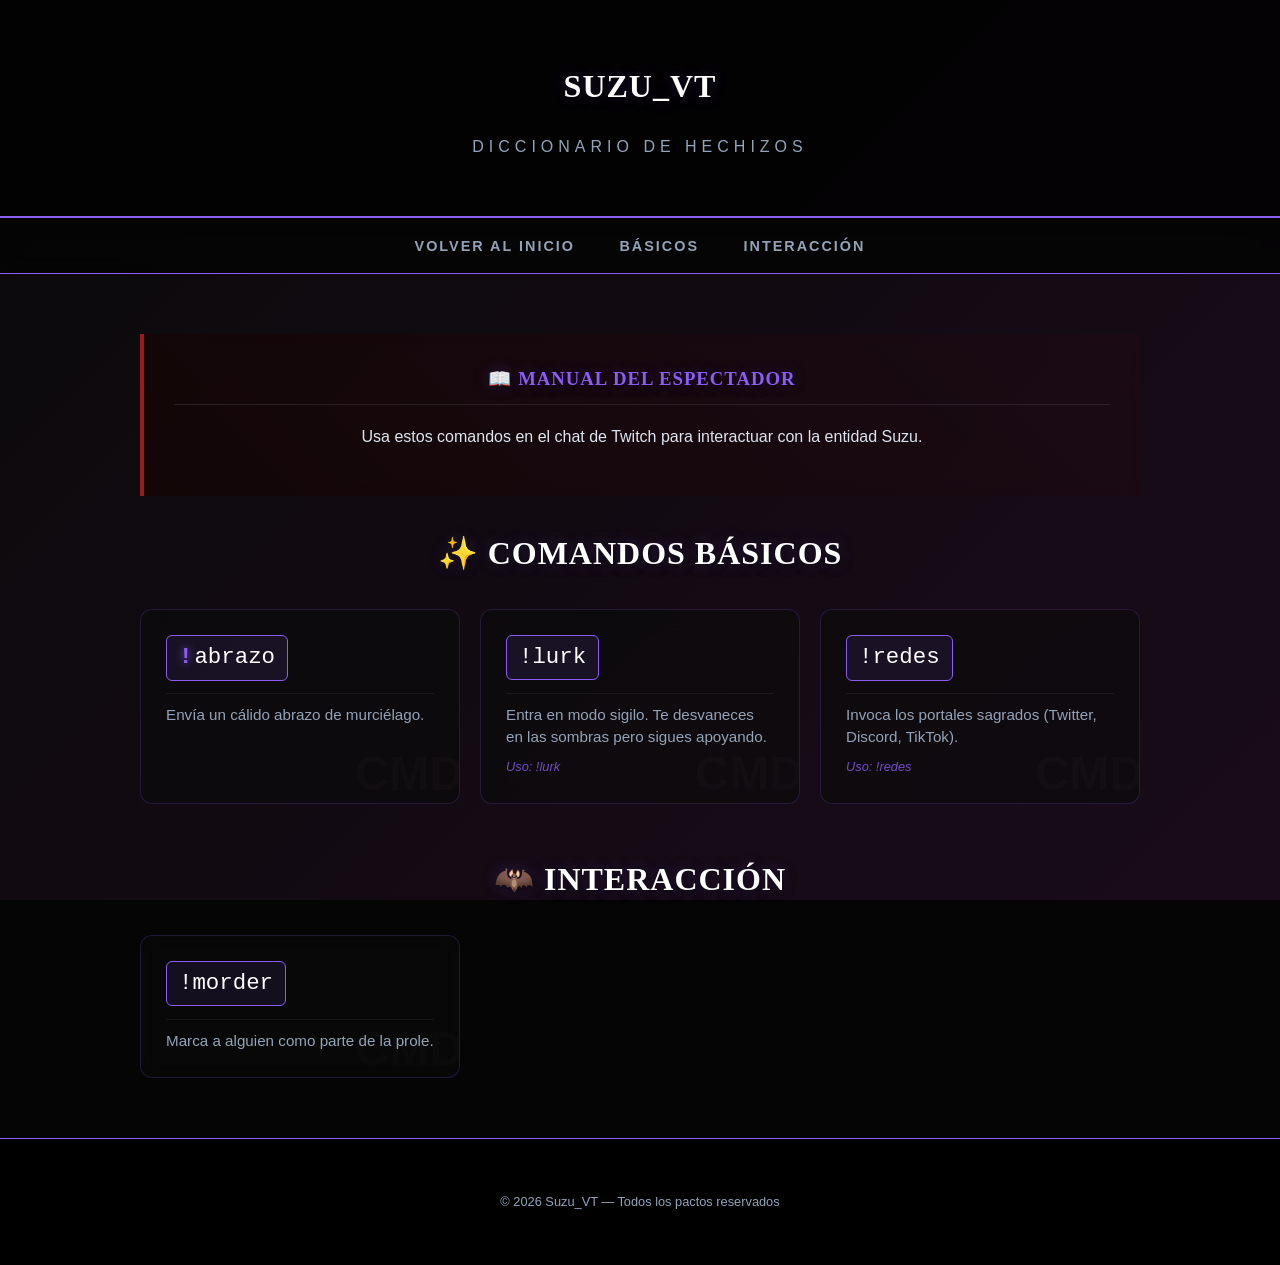
==== comandos/index.html @ 9963523a "estilo" ====
<!DOCTYPE html>
<html lang="es">
<head>
  <meta charset="UTF-8">
  <meta name="viewport" content="width=device-width, initial-scale=1.0">
  <title>Suzu_VT | Wiki de Comandos</title>
  <link rel="stylesheet" href="../style.css">
</head>
<body>

<header>
  <h1>Suzu_VT</h1>
  <p style="letter-spacing: 5px; color: var(--text-muted);">DICCIONARIO DE HECHIZOS</p>
</header>

<nav>
  <a href="../index.html">VOLVER AL INICIO</a>
  <a href="#basicos">BÁSICOS</a>
  <a href="#interaccion">INTERACCIÓN</a>
</nav>

<main class="section">
  <div class="card card-lore">
    <h3>📖 MANUAL DEL ESPECTADOR</h3>
    <p>Usa estos comandos en el chat de Twitch para interactuar con la entidad Suzu.</p>
  </div>

  <section id="basicos">
    <h3 class="section-title">✨ COMANDOS BÁSICOS</h3>
    <div class="command-grid">

    <div class="command-item">
        <span class="command-name"><span class="prefix">!</span>abrazo</span>
        <p class="command-desc">Envía un cálido abrazo de murciélago.</p>
    </div>

    <div class="command-item highlight-purple">
        <span class="command-name">!lurk</span>
        <p class="command-desc">Entra en modo sigilo. Te desvaneces en las sombras pero sigues apoyando.</p>
        <span class="command-usage">Uso: !lurk</span>
    </div>

    <div class="command-item">
        <span class="command-name">!redes</span>
        <p class="command-desc">Invoca los portales sagrados (Twitter, Discord, TikTok).</p>
        <span class="command-usage">Uso: !redes</span>
    </div>
    </div>
  </section>

  <section id="interaccion" style="margin-top: 50px;">
    <h3 class="section-title">🦇 INTERACCIÓN</h3>
    <div class="command-grid">
      <div class="command-item highlight-purple">
        <span class="command-name">!morder</span>
        <p class="command-desc">Marca a alguien como parte de la prole.</p>
      </div>
    </div>
  </section>
</main>

<footer>
  <p>© 2026 Suzu_VT — Todos los pactos reservados</p>
</footer>

<button id="btn-back-to-top" title="Volver al inicio">
  <svg viewBox="0 0 24 24" width="24" height="24"><path fill="currentColor" d="M7.41 15.41L12 10.83l4.59 4.58L18 14l-6-6-6 6z"></path></svg>
</button>

<script>
  // Lógica simple para el botón volver arriba
  const btn = document.getElementById("btn-back-to-top");
  window.onscroll = () => {
    btn.style.display = (window.scrollY > 400) ? "flex" : "none";
  };
  btn.onclick = () => window.scrollTo({top: 0, behavior: 'smooth'});
</script>

</body>
</html>
---- style.css ----
/* Paleta de colores y variables */
:root {
  --bg-dark: #050505;
  --bg-gradient: linear-gradient(135deg, #0a0a0a 0%, #1a0b1a 100%);
  --accent-purple: #8b5cf6;
  --accent-crimson: #991b1b;
  --text-main: #e2e8f0;
  --text-muted: #94a3b8;
  --border-glow: rgba(139, 92, 246, 0.3);
}

body {
  margin: 0;
  padding: 0;
  background: var(--bg-dark);
  background-image: var(--bg-gradient);
  background-attachment: fixed;
  color: var(--text-main);
  font-family: 'Segoe UI', Roboto, Helvetica, Arial, sans-serif;
  line-height: 1.6;
}

/* Tipografía elegante para títulos */
h1, h2, h3 {
  font-family: 'Georgia', serif;
  letter-spacing: 1px;
  text-transform: uppercase;
  color: #fff;
  text-shadow: 2px 2px 10px rgba(0, 0, 0, 0.8), 0 0 15px var(--border-glow);
}

/* Header & Navegación */
header {
  padding: 40px 20px;
  text-align: center;
  background: rgba(0, 0, 0, 0.8);
  border-bottom: 2px solid var(--accent-purple);
  box-shadow: 0 5px 20px rgba(0,0,0,0.5);
}

nav {
  position: sticky;
  top: 0;
  background: rgba(5, 5, 5, 0.9);
  backdrop-filter: blur(10px);
  padding: 15px;
  text-align: center;
  z-index: 1000;
  border-bottom: 1px solid var(--accent-purple);
}

nav a {
  color: var(--text-muted);
  margin: 0 20px;
  text-decoration: none;
  font-weight: bold;
  font-size: 0.9em;
  transition: all 0.4s ease;
  letter-spacing: 2px;
}

nav a:hover {
  color: var(--accent-purple);
  text-shadow: 0 0 8px var(--accent-purple);
}

/* Hero Section */
.hero {
  height: 60vh;
  display: flex;
  flex-direction: column;
  justify-content: center;
  align-items: center;
  text-align: center;
  padding: 20px;

  /* CAMBIOS CLAVE AQUÍ: */
  background-image: 
    linear-gradient(to bottom, rgba(0,0,0,0.3), var(--bg-dark)), 
    url('rsc/SuzuView.png'); 
  
  background-size: cover;      /* Obligatorio para que la foto no se estire */
  background-position: center;   /* Centra el rostro/arte de Suzu */
  background-repeat: no-repeat;
}

.hero h2 {
  font-size: 3.5rem;
  margin-bottom: 10px;
  color: var(--accent-purple);
}

/* Tarjetas Estilo Gótico/Cristal */
.section {
  scroll-margin-top: 80px;
  padding: 60px 20px;
  max-width: 1000px;
  margin: auto;
}

.card {
  background: rgba(15, 15, 15, 0.7);
  padding: 30px;
  border-left: 4px solid var(--accent-purple);
  margin-bottom: 30px;
  transition: transform 0.3s ease, box-shadow 0.3s ease;
  backdrop-filter: blur(5px);
  position: relative;
  overflow: hidden;
}

.card::before {
  content: "";
  position: absolute;
  top: 0; left: 0; width: 100%; height: 100%;
  background: linear-gradient(45deg, transparent, rgba(139, 92, 246, 0.05));
  pointer-events: none;
}

.card:hover {
  transform: translateY(-5px);
  box-shadow: 0 10px 30px rgba(0, 0, 0, 0.5), 0 0 15px rgba(139, 92, 246, 0.1);
}

.card h3 {
  margin-top: 0;
  color: var(--accent-purple);
  border-bottom: 1px solid rgba(255,255,255,0.1);
  padding-bottom: 10px;
}

/* Footer */
footer {
  text-align: center;
  padding: 40px;
  background: #000;
  border-top: 1px solid var(--accent-purple);
  font-size: 0.8em;
  color: var(--text-muted);
}

/* --- ESTILOS ESPECÍFICOS POR SECCIÓN --- */

/* 1. LORE: Efecto de archivo bloqueado */
.card-lore {
    border-left: 4px solid var(--accent-crimson);
    text-align: center;
    background: rgba(20, 5, 5, 0.8);
}
.lock-icon { font-size: 3rem; margin-bottom: 10px; filter: drop-shadow(0 0 10px var(--accent-crimson)); }
.scanline {
    width: 100%; height: 2px; background: rgba(153, 27, 27, 0.2);
    position: absolute; animation: scan 4s linear infinite;
}
@keyframes scan { from { top: 0; } to { top: 100%; } }

/* 2. STREAM: Estilo neón y botón */
.card-stream { border-left-color: #9146FF; }
.live-indicator {
    background: #9146FF; color: white; padding: 5px 10px;
    font-size: 0.7em; font-weight: bold; border-radius: 4px;
    display: inline-block; margin-bottom: 15px;
}
.dot { height: 8px; width: 8px; background: white; border-radius: 50%; display: inline-block; animation: blink 1s infinite; }
@keyframes blink { 0%, 100% { opacity: 1; } 50% { opacity: 0; } }

.video-placeholder { width: 100%; border-radius: 10px; overflow: hidden; margin: 15px 0; border: 1px solid #333; }
.btn-action {
    display: block; background: var(--accent-purple); color: white;
    padding: 12px; text-decoration: none; border-radius: 5px; font-weight: bold; transition: 0.3s;
}
.btn-action:hover { box-shadow: 0 0 20px var(--accent-purple); }

/* 3. GALERÍA: Grid de imágenes */
.gallery-grid {
    display: grid; grid-template-columns: repeat(auto-fit, minmax(200px, 1fr));
    gap: 15px; margin-top: 20px;
}
.gallery-item img {
    width: 100%; height: 200px; object-fit: cover;
    border-radius: 8px; border: 1px solid var(--border-glow);
    transition: 0.5s; filter: grayscale(50%);
}
.gallery-item img:hover { filter: grayscale(0%); transform: scale(1.05); }

/* 4. CONTACTO: Botones sociales */
.social-links { display: flex; flex-wrap: wrap; gap: 10px; margin-top: 20px; }
.social-btn {
    flex: 1; min-width: 120px; padding: 10px; text-align: center;
    border: 1px solid var(--accent-purple); color: white; text-decoration: none; border-radius: 5px;
}
.social-btn:hover { background: var(--accent-purple); color: black; }

/* 5. FAQ: Estilo acordeón */
details { background: rgba(255,255,255,0.05); padding: 10px; border-radius: 5px; margin-bottom: 10px; }
summary { font-weight: bold; cursor: pointer; color: var(--accent-purple); }

/* TITULO SECCIÓN */
.section-title { text-align: center; margin-bottom: 30px; font-size: 2rem; }

/* Estado por defecto (Gris/Apagado) */
.live-indicator.offline {
    background: #333;
    opacity: 0.6;
}
.live-indicator.offline .dot {
    background: #666;
    animation: none; /* Sin parpadeo si está apagado */
}

/* Estado Online (Morado/Rojo parpadeante) */
.live-indicator.online {
    background: #9146FF;
    box-shadow: 0 0 15px #9146FF;
    opacity: 1;
}
.live-indicator.online .dot {
    background: #ff0000;
    animation: blink 1s infinite;
}

html {
  scroll-behavior: smooth;
}

#btn-back-to-top {
  display: none; /* Oculto por defecto */
  position: fixed;
  bottom: 30px;
  right: 30px;
  z-index: 1001;
  width: 50px;
  height: 50px;
  background: rgba(139, 92, 246, 0.2); /* Morado suave transparente */
  color: var(--accent-purple);
  border: 2px solid var(--accent-purple);
  border-radius: 50%; /* Esto lo hace círculo */
  cursor: pointer;
  transition: all 0.3s ease;
  backdrop-filter: blur(5px);
  box-shadow: 0 0 15px rgba(0, 0, 0, 0.5);
  
  /* Centrar la flecha dentro */
  display: flex;
  align-items: center;
  justify-content: center;
}

#btn-back-to-top:hover {
  background: var(--accent-purple);
  color: white;
  transform: translateY(-5px); /* Pequeño salto al pasar el mouse */
  box-shadow: 0 0 20px var(--accent-purple);
}

/* Animación de aparición */
@keyframes fadeIn {
  from { opacity: 0; transform: scale(0); }
  to { opacity: 1; transform: scale(1); }
}

/* --- FORMATO AVANZADO DE COMANDOS --- */

.command-grid {
  display: grid;
  grid-template-columns: repeat(auto-fill, minmax(300px, 1fr));
  gap: 20px;
  margin-top: 30px;
}

.command-item {
  background: rgba(10, 10, 10, 0.6);
  border: 1px solid rgba(139, 92, 246, 0.2); /* Borde morado sutil */
  border-radius: 12px;
  padding: 25px;
  position: relative;
  transition: all 0.4s cubic-bezier(0.175, 0.885, 0.32, 1.275);
  overflow: hidden;
  backdrop-filter: blur(10px);
}

/* Efecto Glow al pasar el mouse */
.command-item:hover {
  transform: translateY(-8px);
  border-color: var(--accent-purple);
  box-shadow: 0 10px 20px rgba(0, 0, 0, 0.6), 0 0 15px rgba(139, 92, 246, 0.2);
  background: rgba(20, 10, 30, 0.8);
}

/* Estilo para el nombre completo del comando */
.command-name {
  display: inline-block;
  font-family: 'Consolas', monospace;
  font-size: 1.4rem;
  color: #fff; /* Color del texto del comando (ej: abrazo) */
  margin-bottom: 12px;
  padding: 4px 12px;
  background: rgba(139, 92, 246, 0.1);
  border-radius: 6px;
  border: 1px solid var(--accent-purple);
}

/* ESTILO SOLO PARA EL SIGNO ! */
.prefix {
  color: var(--accent-purple);
  font-weight: 900;
  margin-right: 2px; /* Un pelín de espacio para que no choque con la letra */
  text-shadow: 0 0 8px var(--accent-purple);
}

/* Descripción del comando */
.command-desc {
  font-size: 0.95rem;
  color: var(--text-muted);
  line-height: 1.5;
  margin: 0;
  border-top: 1px solid rgba(255, 255, 255, 0.05);
  padding-top: 10px;
}

/* Etiqueta de "Uso" o parámetros [usuario] */
.command-usage {
  font-style: italic;
  font-size: 0.8rem;
  color: var(--accent-purple);
  opacity: 0.8;
  margin-top: 8px;
  display: block;
}

/* Decoración visual: El número de comando en el fondo */
.command-item::after {
  content: "CMD";
  position: absolute;
  bottom: -10px;
  right: -5px;
  font-size: 3rem;
  font-weight: 900;
  color: rgba(255, 255, 255, 0.02);
  pointer-events: none;
}
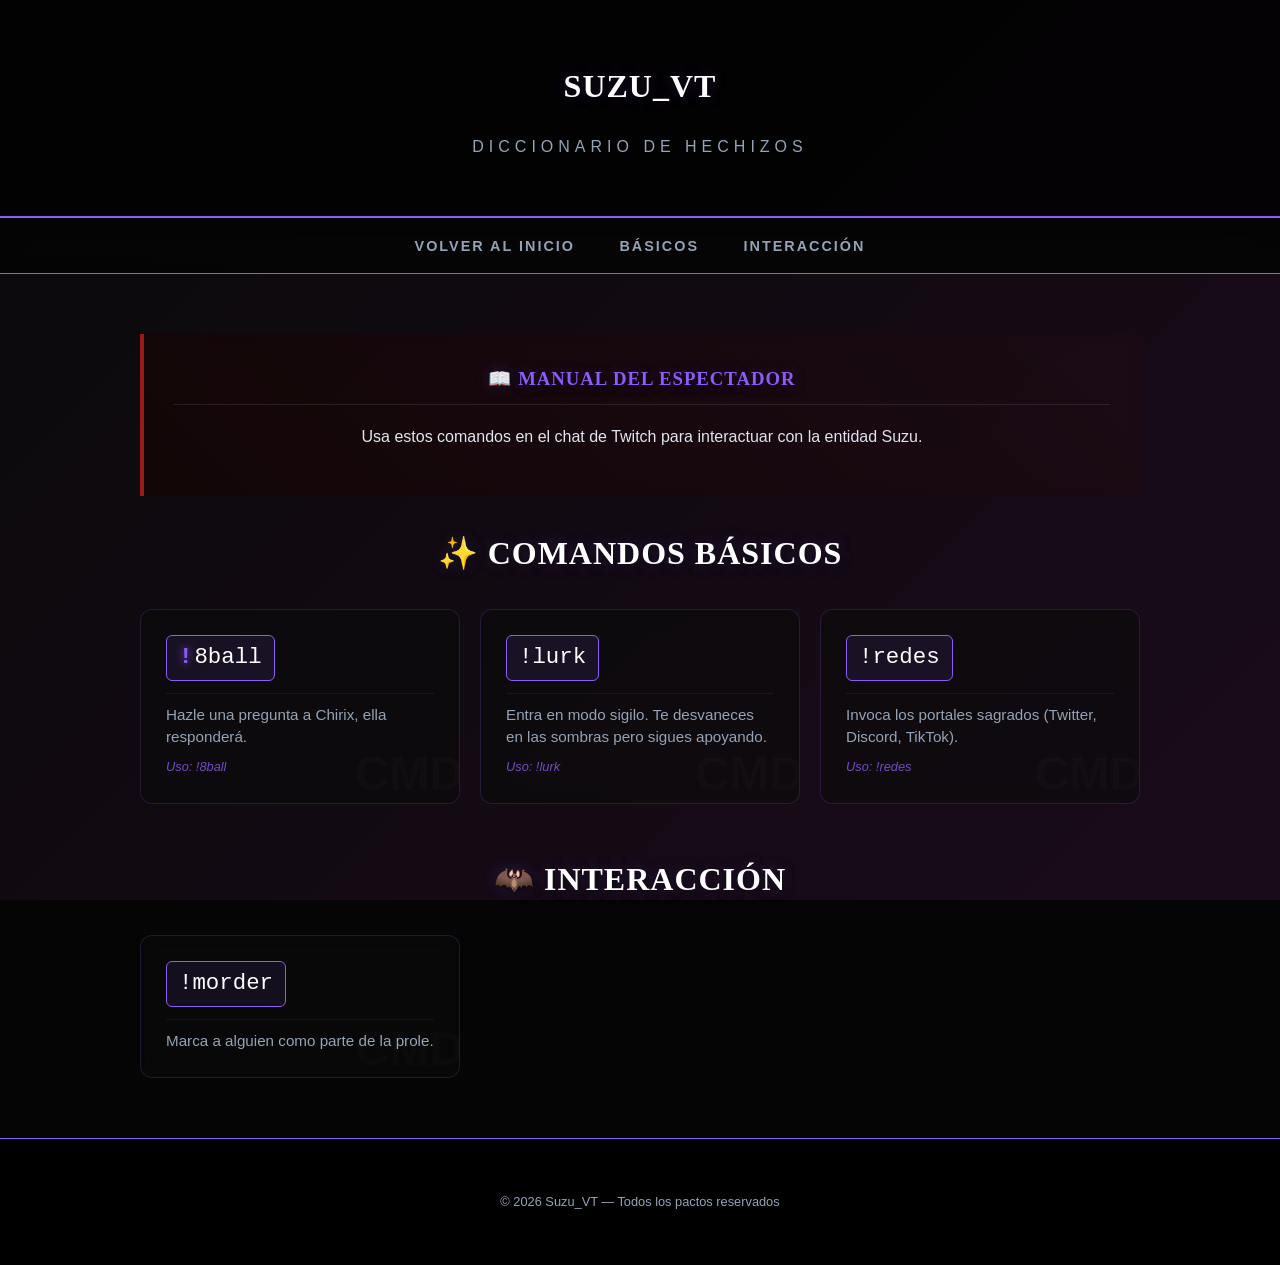
==== commit ca617acb: "asd" ====
--- a/comandos/index.html
+++ b/comandos/index.html
@@ -30,8 +30,9 @@
     <div class="command-grid">
 
     <div class="command-item">
-        <span class="command-name"><span class="prefix">!</span>abrazo</span>
-        <p class="command-desc">Envía un cálido abrazo de murciélago.</p>
+        <span class="command-name"><span class="prefix">!</span>8ball</span>
+        <p class="command-desc">Hazle una pregunta a Chirix, ella responderá.</p>
+        <span class="command-usage">Uso: !8ball <pregunta></span>
     </div>
 
     <div class="command-item highlight-purple">
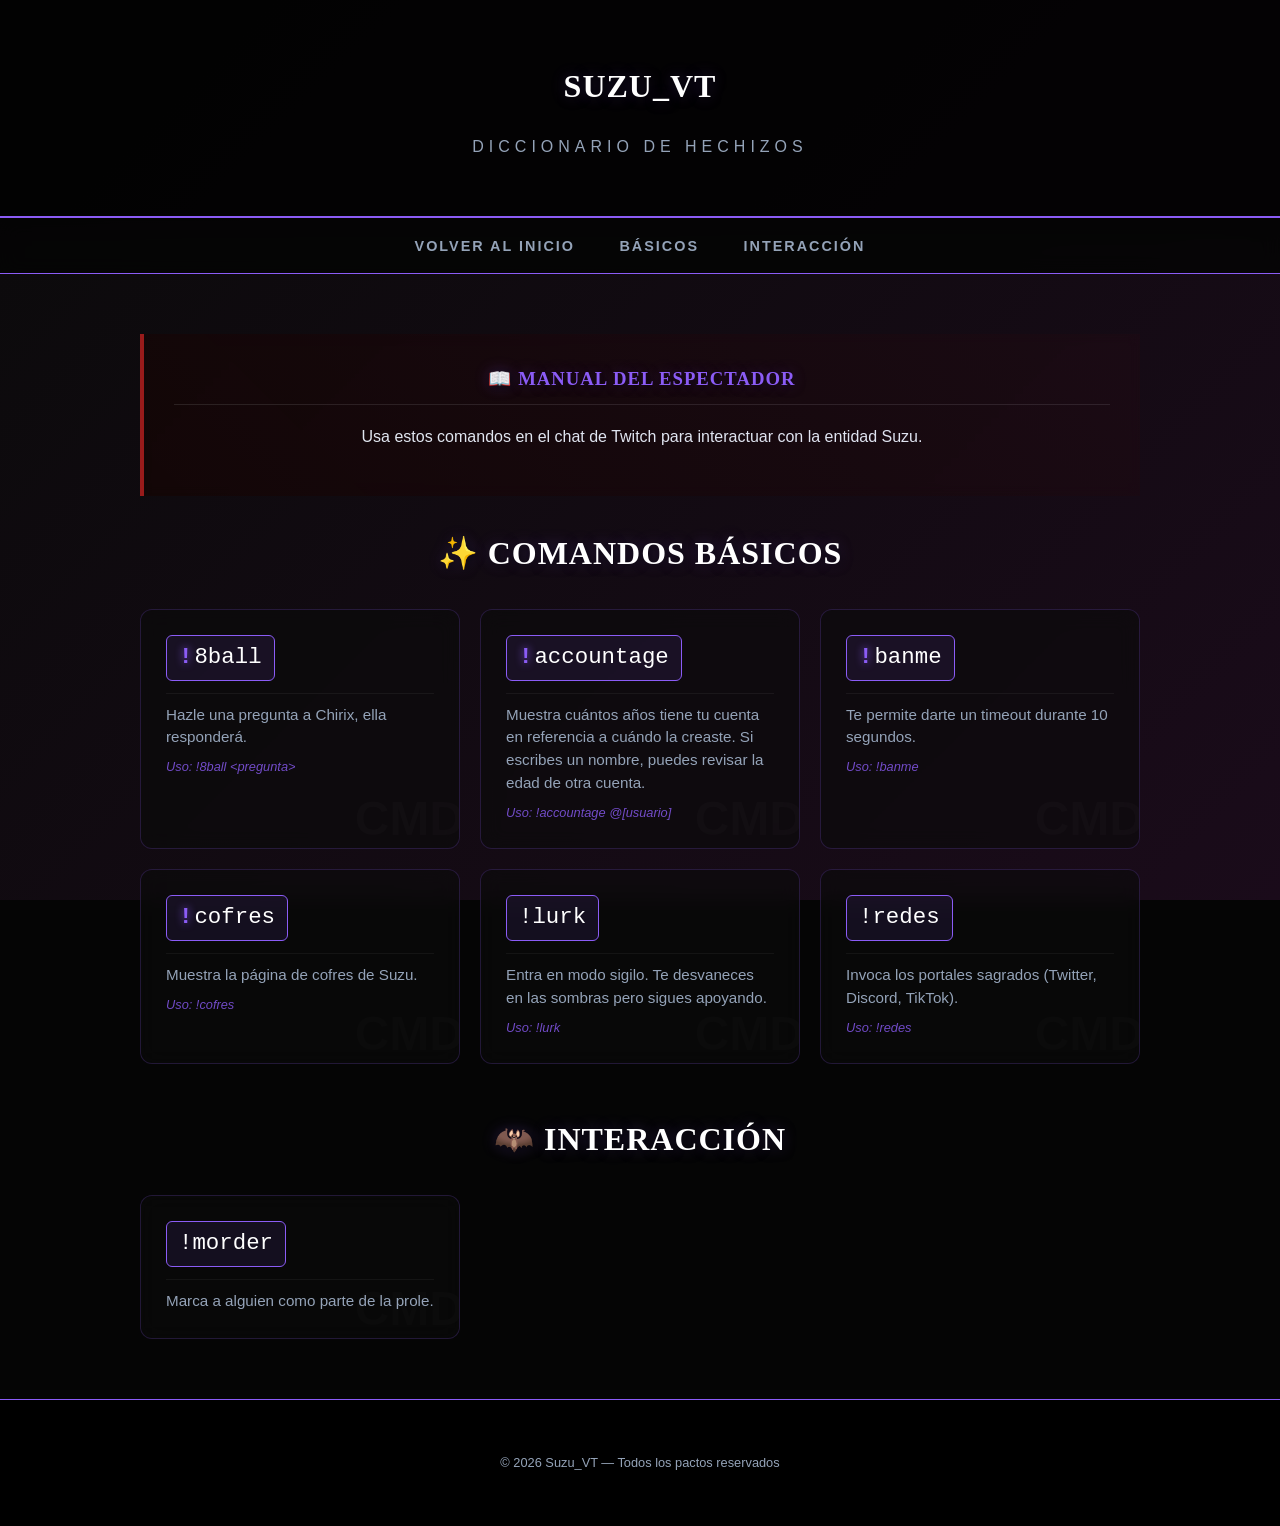
==== commit 2d395691: "mas comandos" ====
--- a/comandos/index.html
+++ b/comandos/index.html
@@ -32,7 +32,25 @@
     <div class="command-item">
         <span class="command-name"><span class="prefix">!</span>8ball</span>
         <p class="command-desc">Hazle una pregunta a Chirix, ella responderá.</p>
-        <span class="command-usage">Uso: !8ball <pregunta></span>
+        <span class="command-usage">Uso: !8ball &ltpregunta&gt</span>
+    </div>
+
+    <div class="command-item">
+        <span class="command-name"><span class="prefix">!</span>accountage</span>
+        <p class="command-desc">Muestra cuántos años tiene tu cuenta en referencia a cuándo la creaste. Si escribes un nombre, puedes revisar la edad de otra cuenta.</p>
+        <span class="command-usage">Uso: !accountage @[usuario]</span>
+    </div>
+
+    <div class="command-item">
+        <span class="command-name"><span class="prefix">!</span>banme</span>
+        <p class="command-desc">	Te permite darte un timeout durante 10 segundos.</p>
+        <span class="command-usage">Uso: !banme</span>
+    </div>
+
+    <div class="command-item">
+        <span class="command-name"><span class="prefix">!</span>cofres</span>
+        <p class="command-desc">Muestra la página de cofres de Suzu.</p>
+        <span class="command-usage">Uso: !cofres</span>
     </div>
 
     <div class="command-item highlight-purple">
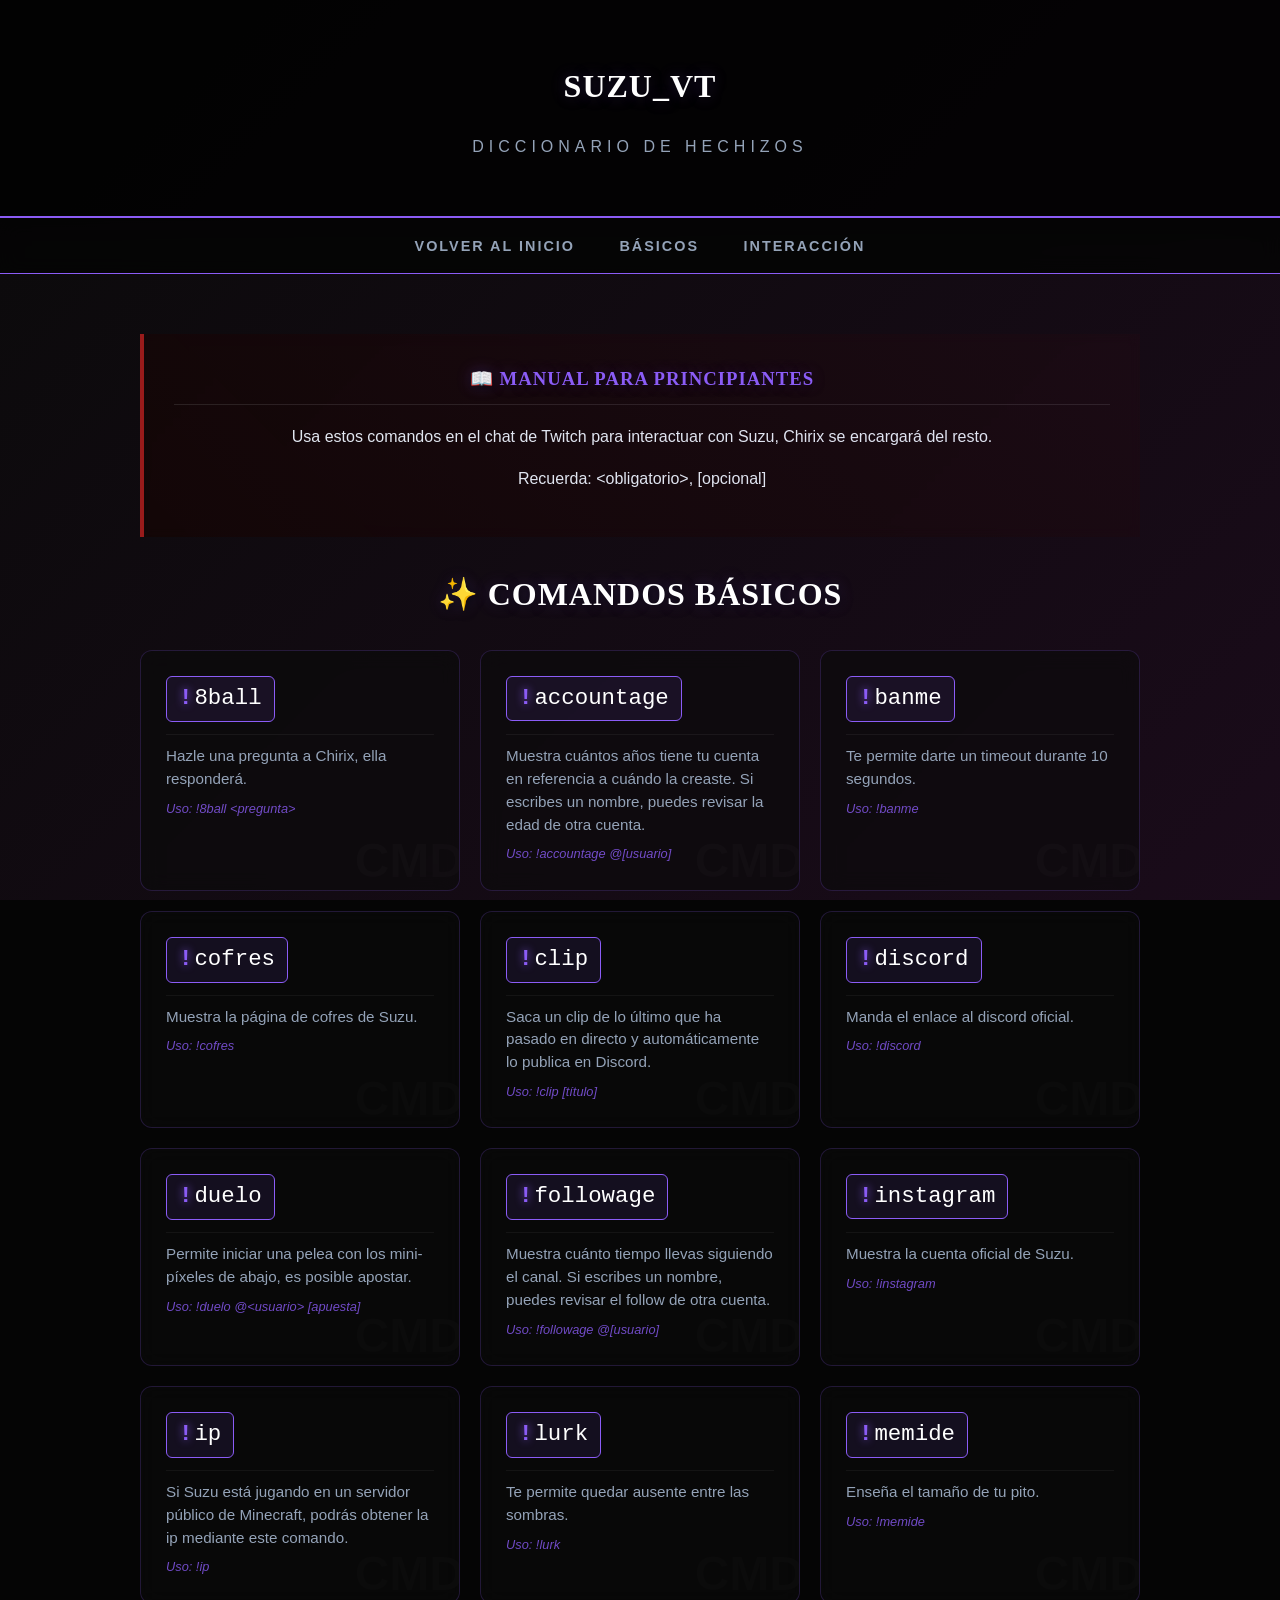
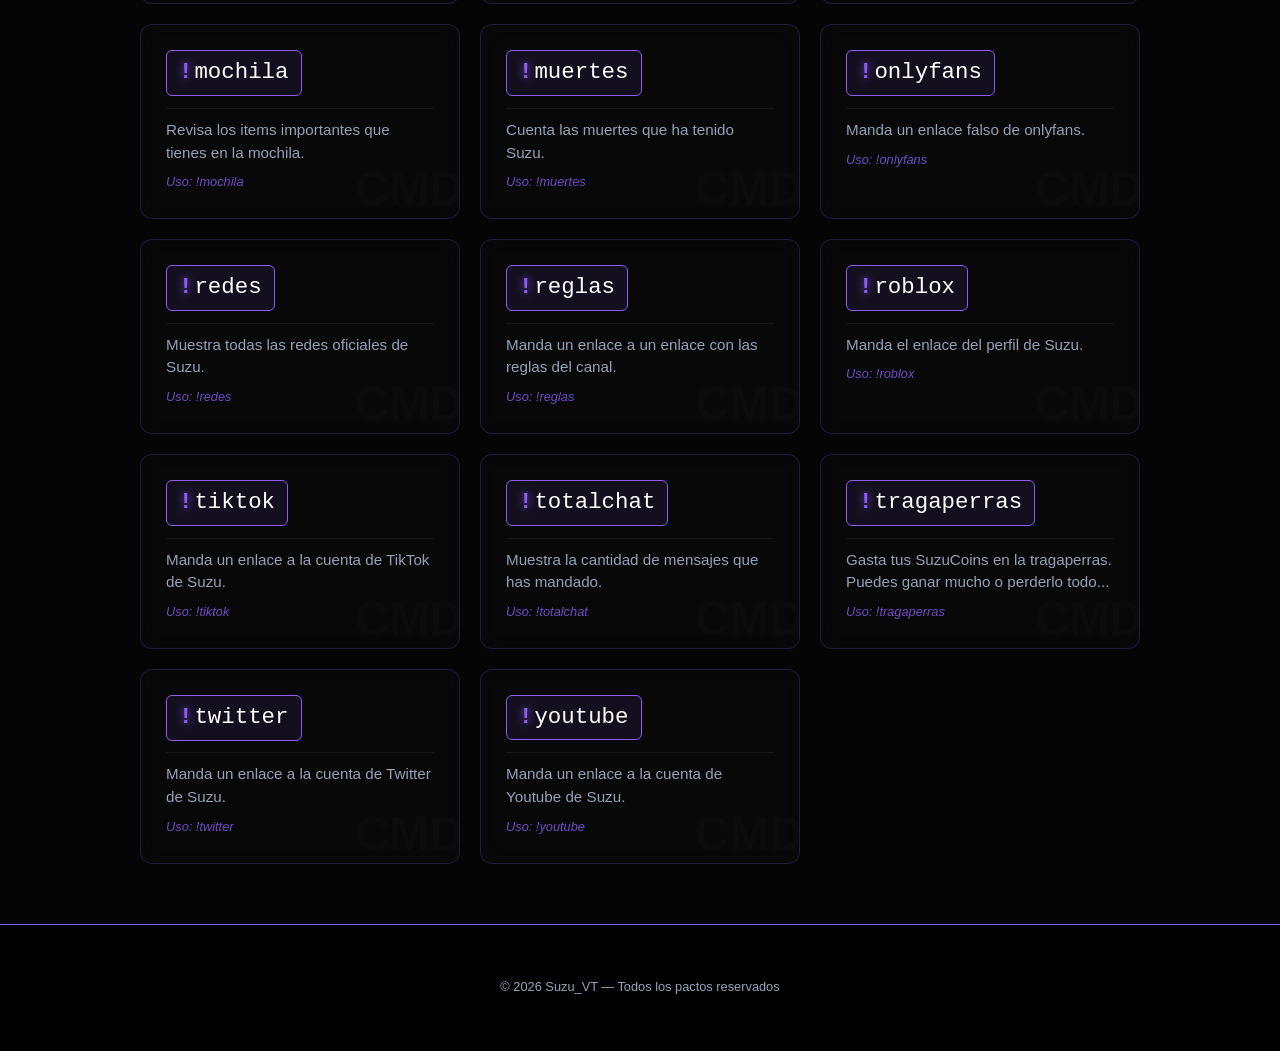
==== commit 07a52098: "favicon" ====
--- a/comandos/index.html
+++ b/comandos/index.html
@@ -3,8 +3,9 @@
 <head>
   <meta charset="UTF-8">
   <meta name="viewport" content="width=device-width, initial-scale=1.0">
-  <title>Suzu_VT | Wiki de Comandos</title>
+  <title>🦇 Suzu Kurai 🌙 | Wiki de comandos</title>
   <link rel="stylesheet" href="../style.css">
+  <link rel="apple-touch-icon" href="../rsc/favicon.png">
 </head>
 <body>
 
@@ -21,8 +22,9 @@
 
 <main class="section">
   <div class="card card-lore">
-    <h3>📖 MANUAL DEL ESPECTADOR</h3>
-    <p>Usa estos comandos en el chat de Twitch para interactuar con la entidad Suzu.</p>
+    <h3>📖 MANUAL PARA PRINCIPIANTES</h3>
+    <p>Usa estos comandos en el chat de Twitch para interactuar con Suzu, Chirix se encargará del resto.</p>
+    <p>Recuerda: &ltobligatorio&gt, [opcional]</p>
   </div>
 
   <section id="basicos">
@@ -53,29 +55,119 @@
         <span class="command-usage">Uso: !cofres</span>
     </div>
 
-    <div class="command-item highlight-purple">
-        <span class="command-name">!lurk</span>
-        <p class="command-desc">Entra en modo sigilo. Te desvaneces en las sombras pero sigues apoyando.</p>
+    <div class="command-item">
+        <span class="command-name"><span class="prefix">!</span>clip</span>
+        <p class="command-desc">Saca un clip de lo último que ha pasado en directo y automáticamente lo publica en Discord.</p>
+        <span class="command-usage">Uso: !clip [título]</span>
+    </div>
+
+    <div class="command-item">
+        <span class="command-name"><span class="prefix">!</span>discord</span>
+        <p class="command-desc">Manda el enlace al discord oficial.</p>
+        <span class="command-usage">Uso: !discord</span>
+    </div>
+
+    <div class="command-item">
+        <span class="command-name"><span class="prefix">!</span>duelo</span>
+        <p class="command-desc">Permite iniciar una pelea con los mini-píxeles de abajo, es posible apostar.</p>
+        <span class="command-usage">Uso: !duelo @&ltusuario&gt [apuesta]</span>
+    </div>
+
+    <div class="command-item">
+        <span class="command-name"><span class="prefix">!</span>followage</span>
+        <p class="command-desc">Muestra cuánto tiempo llevas siguiendo el canal. Si escribes un nombre, puedes revisar el follow de otra cuenta.</p>
+        <span class="command-usage">Uso: !followage @[usuario]</span>
+    </div>
+
+    <div class="command-item">
+        <span class="command-name"><span class="prefix">!</span>instagram</span>
+        <p class="command-desc">Muestra la cuenta oficial de Suzu.</p>
+        <span class="command-usage">Uso: !instagram</span>
+    </div>
+
+    <div class="command-item">
+        <span class="command-name"><span class="prefix">!</span>ip</span>
+        <p class="command-desc">Si Suzu está jugando en un servidor público de Minecraft, podrás obtener la ip mediante este comando.</p>
+        <span class="command-usage">Uso: !ip</span>
+    </div>
+
+    <div class="command-item">
+        <span class="command-name"><span class="prefix">!</span>lurk</span>
+        <p class="command-desc">Te permite quedar ausente entre las sombras.</p>
         <span class="command-usage">Uso: !lurk</span>
     </div>
 
     <div class="command-item">
-        <span class="command-name">!redes</span>
-        <p class="command-desc">Invoca los portales sagrados (Twitter, Discord, TikTok).</p>
+        <span class="command-name"><span class="prefix">!</span>memide</span>
+        <p class="command-desc">Enseña el tamaño de tu pito.</p>
+        <span class="command-usage">Uso: !memide</span>
+    </div>
+
+    <div class="command-item">
+        <span class="command-name"><span class="prefix">!</span>mochila</span>
+        <p class="command-desc">Revisa los items importantes que tienes en la mochila.</p>
+        <span class="command-usage">Uso: !mochila</span>
+    </div>
+
+    <div class="command-item">
+        <span class="command-name"><span class="prefix">!</span>muertes</span>
+        <p class="command-desc">Cuenta las muertes que ha tenido Suzu.</p>
+        <span class="command-usage">Uso: !muertes</span>
+    </div>
+
+    <div class="command-item">
+        <span class="command-name"><span class="prefix">!</span>onlyfans</span>
+        <p class="command-desc">Manda un enlace falso de onlyfans.</p>
+        <span class="command-usage">Uso: !onlyfans</span>
+    </div>
+
+    <div class="command-item">
+        <span class="command-name"><span class="prefix">!</span>redes</span>
+        <p class="command-desc">Muestra todas las redes oficiales de Suzu.</p>
         <span class="command-usage">Uso: !redes</span>
     </div>
+
+    <div class="command-item">
+        <span class="command-name"><span class="prefix">!</span>reglas</span>
+        <p class="command-desc">Manda un enlace a un enlace con las reglas del canal.</p>
+        <span class="command-usage">Uso: !reglas</span>
     </div>
-  </section>
 
-  <section id="interaccion" style="margin-top: 50px;">
-    <h3 class="section-title">🦇 INTERACCIÓN</h3>
-    <div class="command-grid">
-      <div class="command-item highlight-purple">
-        <span class="command-name">!morder</span>
-        <p class="command-desc">Marca a alguien como parte de la prole.</p>
-      </div>
+    <div class="command-item">
+        <span class="command-name"><span class="prefix">!</span>roblox</span>
+        <p class="command-desc">Manda el enlace del perfil de Suzu.</p>
+        <span class="command-usage">Uso: !roblox</span>
     </div>
-  </section>
+
+    <div class="command-item">
+        <span class="command-name"><span class="prefix">!</span>tiktok</span>
+        <p class="command-desc">Manda un enlace a la cuenta de TikTok de Suzu.</p>
+        <span class="command-usage">Uso: !tiktok</span>
+    </div>
+
+    <div class="command-item">
+        <span class="command-name"><span class="prefix">!</span>totalchat</span>
+        <p class="command-desc">Muestra la cantidad de mensajes que has mandado.</p>
+        <span class="command-usage">Uso: !totalchat</span>
+    </div>
+
+    <div class="command-item">
+        <span class="command-name"><span class="prefix">!</span>tragaperras</span>
+        <p class="command-desc">Gasta tus SuzuCoins en la tragaperras. Puedes ganar mucho o perderlo todo...</p>
+        <span class="command-usage">Uso: !tragaperras</span>
+    </div>
+
+    <div class="command-item">
+        <span class="command-name"><span class="prefix">!</span>twitter</span>
+        <p class="command-desc">Manda un enlace a la cuenta de Twitter de Suzu.</p>
+        <span class="command-usage">Uso: !twitter</span>
+    </div>
+
+    <div class="command-item">
+        <span class="command-name"><span class="prefix">!</span>youtube</span>
+        <p class="command-desc">Manda un enlace a la cuenta de Youtube de Suzu.</p>
+        <span class="command-usage">Uso: !youtube</span>
+    </div>
 </main>
 
 <footer>
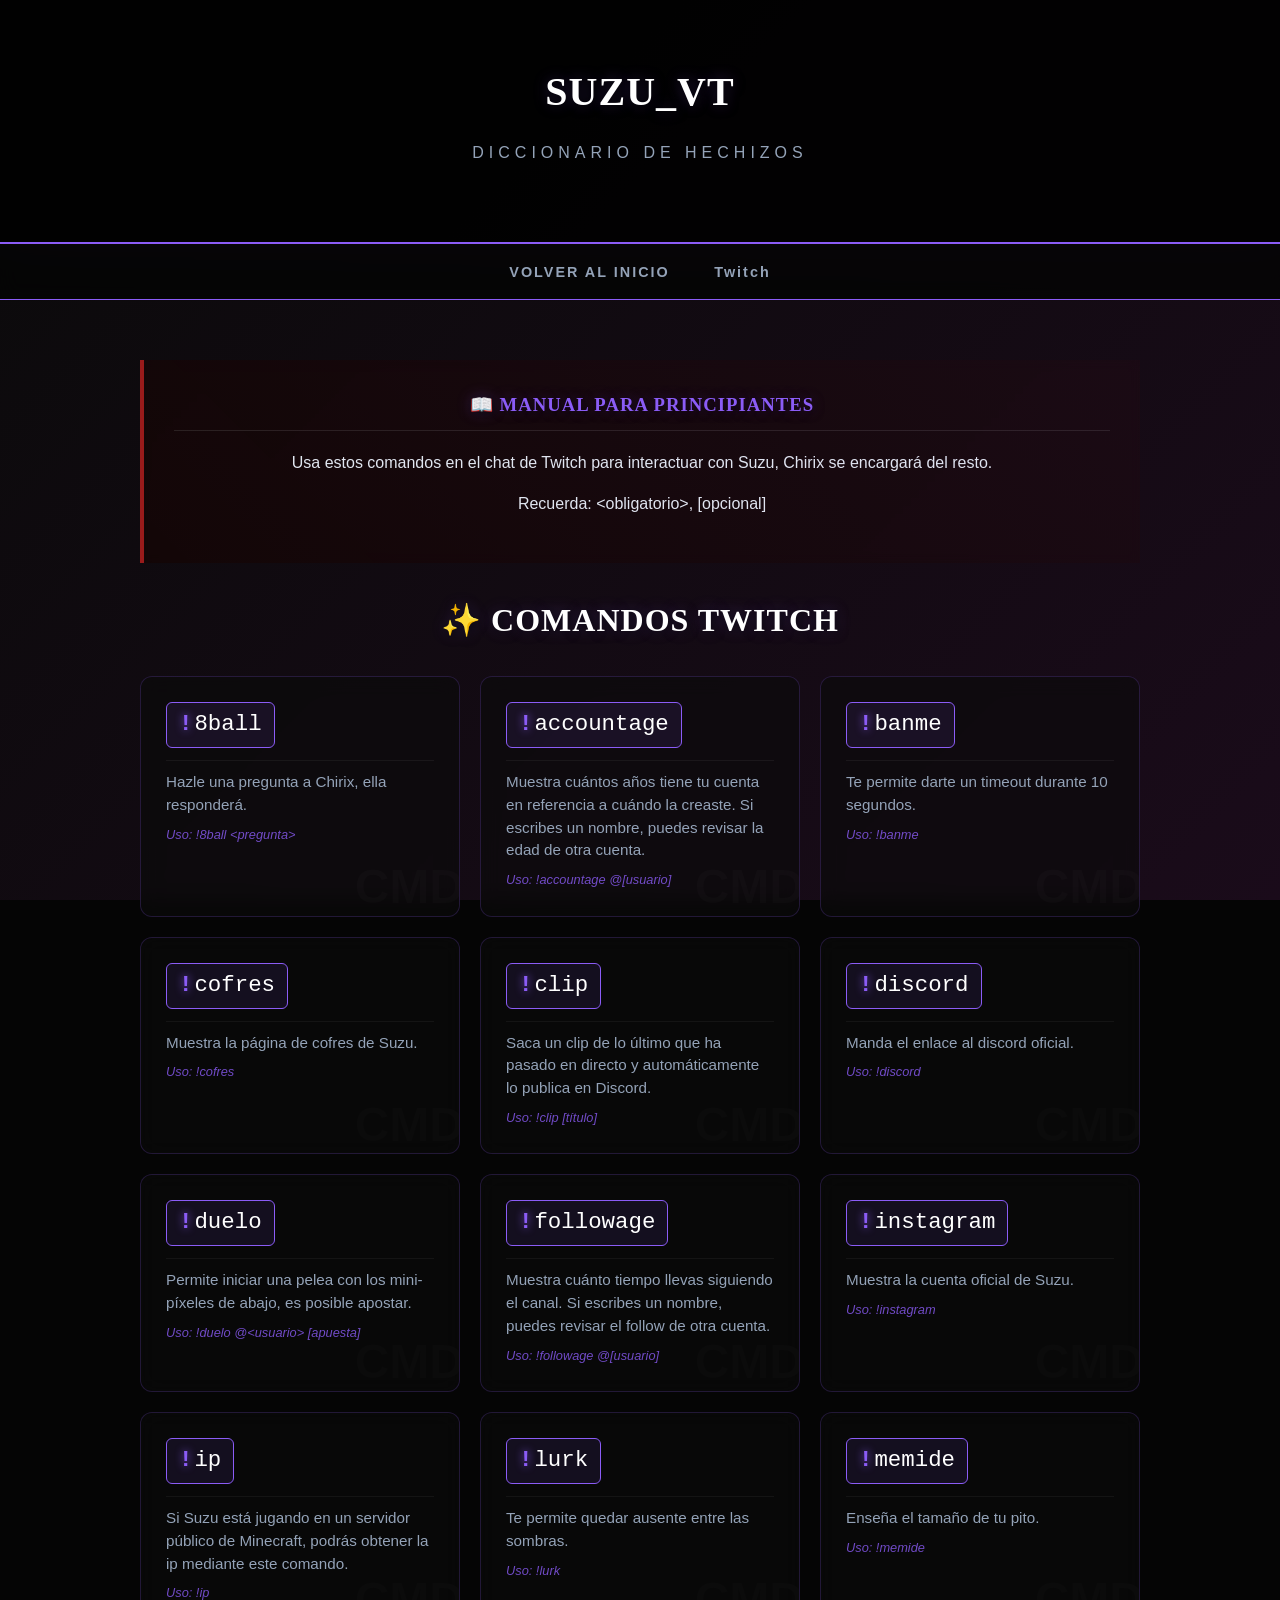
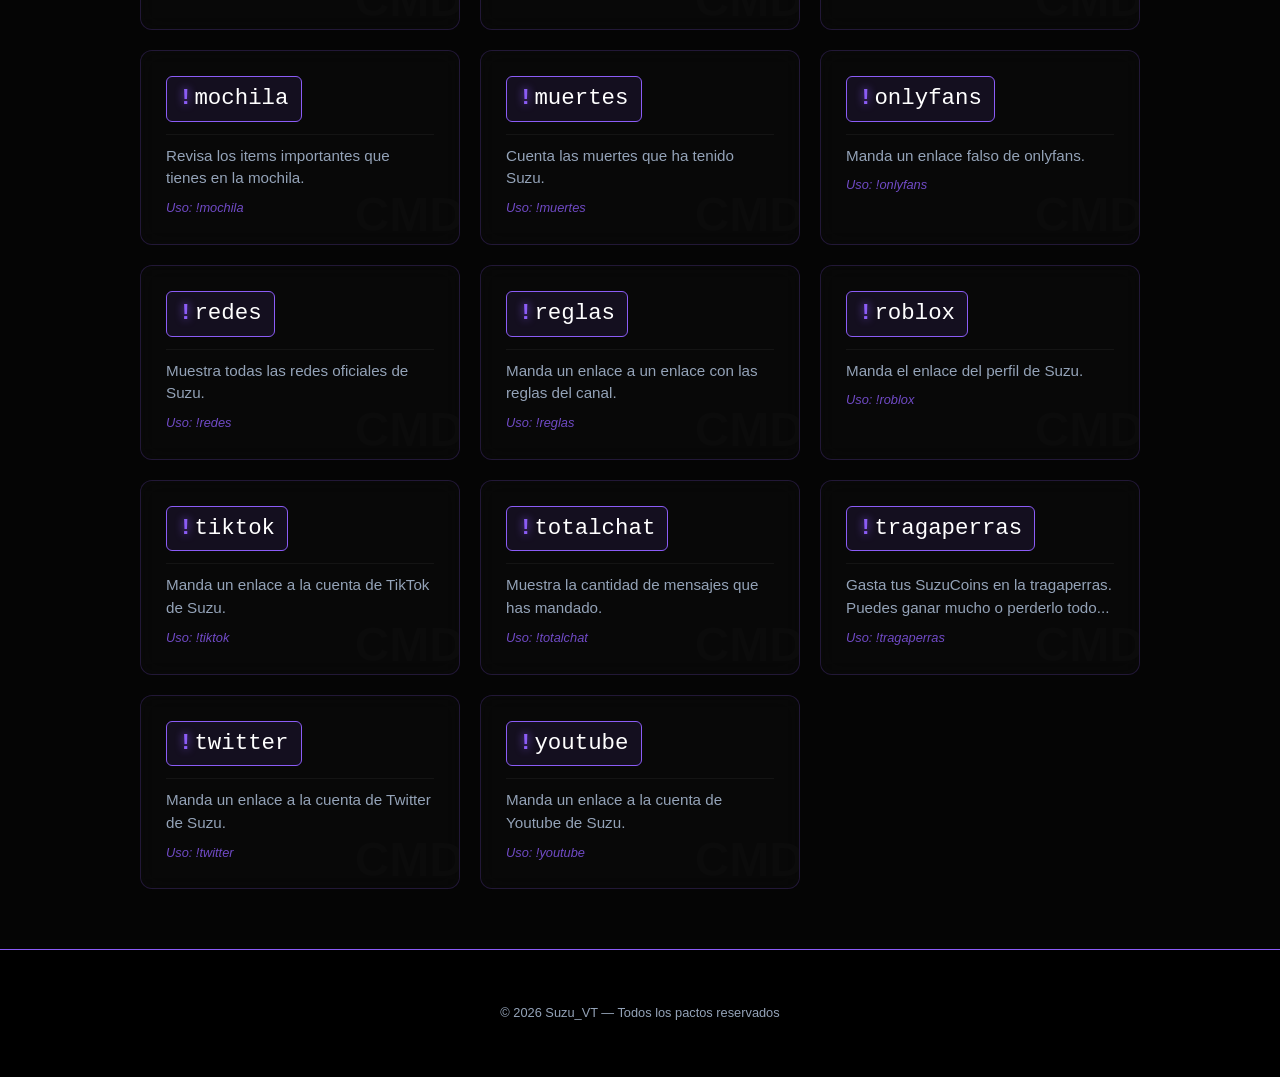
==== commit 097aa4a2: "fixes" ====
--- a/comandos/index.html
+++ b/comandos/index.html
@@ -5,7 +5,7 @@
   <meta name="viewport" content="width=device-width, initial-scale=1.0">
   <title>🦇 Suzu Kurai 🌙 | Wiki de comandos</title>
   <link rel="stylesheet" href="../style.css">
-  <link rel="apple-touch-icon" href="../rsc/favicon.png">
+  <link rel="icon" type="image/png" href="/rsc/favicon.png">
 </head>
 <body>
 
@@ -15,9 +15,8 @@
 </header>
 
 <nav>
-  <a href="../index.html">VOLVER AL INICIO</a>
-  <a href="#basicos">BÁSICOS</a>
-  <a href="#interaccion">INTERACCIÓN</a>
+  <a href="../">VOLVER AL INICIO</a>
+  <a href="#basicos">Twitch</a>
 </nav>
 
 <main class="section">
@@ -28,7 +27,7 @@
   </div>
 
   <section id="basicos">
-    <h3 class="section-title">✨ COMANDOS BÁSICOS</h3>
+    <h3 class="section-title">✨ COMANDOS TWITCH</h3>
     <div class="command-grid">
 
     <div class="command-item">
--- a/style.css
+++ b/style.css
@@ -30,12 +30,78 @@
 }
 
 /* Header & Navegación */
+/* --- AJUSTES DEL HEADER PARA LOGO Y PARTÍCULAS --- */
 header {
-  padding: 40px 20px;
-  text-align: center;
-  background: rgba(0, 0, 0, 0.8);
-  border-bottom: 2px solid var(--accent-purple);
-  box-shadow: 0 5px 20px rgba(0,0,0,0.5);
+    position: relative; /* Necesario para las partículas absolutas */
+    padding: 60px 20px; /* Más espacio para el logo */
+    text-align: center;
+    background: rgba(0, 0, 0, 0.9); /* Un poco más oscuro */
+    border-bottom: 2px solid var(--accent-purple);
+    box-shadow: 0 5px 30px rgba(139, 92, 246, 0.2);
+    overflow: hidden; /* Importante: las partículas no salen del header */
+}
+
+/* Contenedor de contenido para asegurar que el texto esté sobre las partículas */
+.header-content {
+    position: relative;
+    z-index: 2; /* Sobre las partículas */
+}
+
+/* ESTILO DEL LOGO */
+.header-logo {
+    max-width: 400px; /* Ajusta el tamaño según tu logo */
+    height: auto;
+    margin-bottom: 15px;
+    filter: drop-shadow(0 0 10px var(--accent-purple)); /* Brillo morado al logo */
+    position: relative;
+    z-index: 2;
+}
+
+/* Reducimos el tamaño del H1 si hay logo */
+header h1 {
+    font-size: 2.5rem;
+    margin-top: 0;
+    margin-bottom: 5px;
+    position: relative;
+    z-index: 2;
+}
+
+/* --- ESTILOS DE PARTÍCULAS (SOLO EN HEADER) --- */
+#header-particles {
+    position: absolute;
+    top: 0;
+    left: 0;
+    width: 100%;
+    height: 100%;
+    z-index: 1; /* Detrás del texto y logo */
+    pointer-events: none; /* No interfieren con clics */
+}
+
+.particle {
+    position: absolute;
+    background-color: rgba(139, 92, 246, 0.4); /* Morado oscuro transparente */
+    border-radius: 50%;
+    box-shadow: 0 0 10px rgba(139, 92, 246, 0.6); /* Brillo sutil */
+    animation: floatParticle linear infinite;
+    opacity: 0; /* Empiezan invisibles */
+}
+
+/* Animación de flotación mística */
+@keyframes floatParticle {
+    0% {
+        transform: translateY(0) scale(1);
+        opacity: 0;
+    }
+    10% {
+        opacity: 1; /* Aparecen suavemente */
+    }
+    90% {
+        opacity: 0.8;
+    }
+    100% {
+        transform: translateY(-100px) scale(0.5); /* Suben y se achican */
+        opacity: 0;
+    }
 }
 
 nav {
@@ -171,16 +237,104 @@
 }
 .btn-action:hover { box-shadow: 0 0 20px var(--accent-purple); }
 
-/* 3. GALERÍA: Grid de imágenes */
+/* --- AJUSTE DE LA CAJA DE GALERÍA --- */
+
+.card-gallery {
+    border-left: 4px solid var(--accent-purple);
+    padding: 30px; /* Espacio interno de la caja */
+}
+
+/* Redefinimos la grid para que sea siempre de 3 dentro de la caja */
 .gallery-grid {
-    display: grid; grid-template-columns: repeat(auto-fit, minmax(200px, 1fr));
-    gap: 15px; margin-top: 20px;
-}
+    display: grid;
+    grid-template-columns: repeat(3, 1fr); 
+    gap: 15px; /* Espacio entre fotos */
+    margin-top: 10px;
+}
+
+/* Ajuste de los ítems para que se vean uniformes */
+.gallery-item {
+    cursor: pointer;
+    border-radius: 8px;
+    overflow: hidden;
+    height: 180px; /* Reducido un poco para que quepan mejor 3 en fila */
+    border: 1px solid rgba(255, 255, 255, 0.05);
+    transition: all 0.3s ease;
+}
+
+.gallery-item:hover {
+    border-color: var(--accent-purple);
+    box-shadow: 0 0 15px rgba(139, 92, 246, 0.3);
+}
+
 .gallery-item img {
-    width: 100%; height: 200px; object-fit: cover;
-    border-radius: 8px; border: 1px solid var(--border-glow);
-    transition: 0.5s; filter: grayscale(50%);
-}
+    width: 100%;
+    height: 100%;
+    object-fit: cover;
+    filter: brightness(0.8) contrast(1.1); /* Efecto gótico inicial */
+    transition: 0.4s ease;
+}
+
+.gallery-item:hover img {
+    filter: brightness(1) contrast(1); /* Se ilumina al pasar el mouse */
+    transform: scale(1.1);
+}
+
+/* Responsivo: Si la pantalla es pequeña, pasamos a 2 o 1 columna */
+@media (max-width: 768px) {
+    .gallery-grid { grid-template-columns: repeat(2, 1fr); }
+}
+@media (max-width: 480px) {
+    .gallery-grid { grid-template-columns: 1fr; }
+}
+
+/* --- ESTILOS DEL MODAL (POP-UP) --- */
+.modal {
+    display: none; 
+    position: fixed;
+    z-index: 2000; /* Por encima de la nav */
+    padding-top: 50px;
+    left: 0; top: 0;
+    width: 100%; height: 100%;
+    background-color: rgba(0, 0, 0, 0.95);
+    backdrop-filter: blur(10px);
+}
+
+.modal-content {
+    margin: auto;
+    display: block;
+    max-width: 80%;
+    max-height: 80vh;
+    border-radius: 10px;
+    box-shadow: 0 0 30px var(--accent-purple);
+    animation: zoom 0.3s ease;
+}
+
+#modal-caption {
+    margin: auto;
+    display: block;
+    width: 80%;
+    text-align: center;
+    color: var(--text-main);
+    padding: 20px 0;
+    font-family: 'Georgia', serif;
+    letter-spacing: 1px;
+}
+
+.close-modal {
+    position: absolute;
+    top: 20px; right: 35px;
+    color: #fff;
+    font-size: 50px;
+    font-weight: bold;
+    cursor: pointer;
+}
+
+@keyframes zoom {
+    from {transform: scale(0.7); opacity: 0;}
+    to {transform: scale(1); opacity: 1;}
+}
+
 .gallery-item img:hover { filter: grayscale(0%); transform: scale(1.05); }
 
 /* 4. CONTACTO: Botones sociales */
@@ -338,4 +492,253 @@
   font-weight: 900;
   color: rgba(255, 255, 255, 0.02);
   pointer-events: none;
+}
+
+/* --- ESTILOS DEL MODAL (POP-UP) --- */
+.modal {
+    display: none; 
+    position: fixed;
+    z-index: 2000; /* Por encima de la nav */
+    padding-top: 50px;
+    left: 0; top: 0;
+    width: 100%; height: 100%;
+    background-color: rgba(0, 0, 0, 0.95);
+    backdrop-filter: blur(10px);
+}
+
+.modal-content {
+    margin: auto;
+    display: block;
+    max-width: 80%;
+    max-height: 80vh;
+    border-radius: 10px;
+    box-shadow: 0 0 30px var(--accent-purple);
+    animation: zoom 0.3s ease;
+}
+
+#modal-caption {
+    margin: auto;
+    display: block;
+    width: 80%;
+    text-align: center;
+    color: var(--text-main);
+    padding: 20px 0;
+    font-family: 'Georgia', serif;
+    letter-spacing: 1px;
+}
+
+.close-modal {
+    position: absolute;
+    top: 20px; right: 35px;
+    color: #fff;
+    font-size: 50px;
+    font-weight: bold;
+    cursor: pointer;
+}
+
+@keyframes zoom {
+    from {transform: scale(0.7); opacity: 0;}
+    to {transform: scale(1); opacity: 1;}
+}
+
+/* --- EFECTO GLITCH PARA TEXTO --- */
+.glitch-text {
+  position: relative;
+  display: inline-block;
+  color: var(--text-main);
+  font-weight: bold;
+  /* Animación principal de parpadeo */
+  animation: glitch-skew 1s infinite linear alternate-reverse;
+}
+
+.glitch-text::before,
+.glitch-text::after {
+  content: "El lore todavía se encuentra oculto... Tendrás que esperar a que la maldición se anule.";
+  position: absolute;
+  top: 0;
+  left: 0;
+  width: 100%;
+  height: 100%;
+  opacity: 0.8;
+}
+
+/* Capa roja del glitch */
+.glitch-text::before {
+  left: 2px;
+  text-shadow: -2px 0 var(--accent-crimson);
+  clip: rect(44px, 450px, 56px, 0);
+  animation: glitch-anim 5s infinite linear alternate-reverse;
+}
+
+/* Capa morada del glitch */
+.glitch-text::after {
+  left: -2px;
+  text-shadow: -2px 0 var(--accent-purple);
+  clip: rect(44px, 450px, 56px, 0);
+  animation: glitch-anim2 5s infinite linear alternate-reverse;
+}
+
+/* Keyframes para el movimiento aleatorio */
+@keyframes glitch-anim {
+  0% { clip: rect(31px, 9999px, 94px, 0); }
+  20% { clip: rect(62px, 9999px, 42px, 0); }
+  40% { clip: rect(16px, 9999px, 78px, 0); }
+  60% { clip: rect(87px, 9999px, 12px, 0); }
+  80% { clip: rect(53px, 9999px, 61px, 0); }
+  100% { clip: rect(24px, 9999px, 98px, 0); }
+}
+
+@keyframes glitch-anim2 {
+  0% { clip: rect(67px, 9999px, 34px, 0); }
+  20% { clip: rect(12px, 9999px, 84px, 0); }
+  40% { clip: rect(93px, 9999px, 21px, 0); }
+  60% { clip: rect(45px, 9999px, 59px, 0); }
+  80% { clip: rect(18px, 9999px, 72px, 0); }
+  100% { clip: rect(81px, 9999px, 6px, 0); }
+}
+
+@keyframes glitch-skew {
+  0% { transform: skew(1deg); }
+  10% { transform: skew(-1deg); }
+  100% { transform: skew(0deg); }
+}
+
+/* --- SECCIÓN REDES ESTÉTICA --- */
+.social-grid {
+    display: grid;
+    grid-template-columns: repeat(auto-fit, minmax(250px, 1fr));
+    gap: 15px;
+    margin-top: 20px;
+}
+
+.social-card {
+    display: flex;
+    align-items: center;
+    padding: 15px 20px;
+    background: rgba(255, 255, 255, 0.03);
+    border: 1px solid rgba(139, 92, 246, 0.2);
+    border-radius: 12px;
+    text-decoration: none;
+    transition: all 0.3s ease;
+}
+
+.social-icon {
+    width: 40px;
+    height: 40px;
+    margin-right: 15px;
+    object-fit: contain;
+    filter: drop-shadow(0 0 5px rgba(139, 92, 246, 0.5));
+}
+
+.social-info {
+    display: flex;
+    flex-direction: column;
+}
+
+.social-name {
+    color: #fff;
+    font-weight: bold;
+    font-size: 1.1rem;
+    letter-spacing: 1px;
+}
+
+.social-user {
+    color: var(--text-muted);
+    font-size: 0.85rem;
+}
+
+/* Efectos al pasar el ratón */
+.social-card:hover {
+    background: rgba(139, 92, 246, 0.1);
+    border-color: var(--accent-purple);
+    transform: translateX(5px); /* Desplazamiento lateral sutil */
+    box-shadow: 0 0 15px rgba(139, 92, 246, 0.2);
+}
+
+.social-card:hover .social-icon {
+    transform: scale(1.1) rotate(-5deg);
+    filter: drop-shadow(0 0 8px var(--accent-purple));
+}
+
+/* Colores temáticos opcionales para los bordes al hacer hover */
+.tw:hover { border-color: #ffffff; }
+.tk:hover { border-color: #ff0050; }
+.dc:hover { border-color: #5865F2; }
+
+/* --- MODO LINKTREE / CARRD --- */
+.linktree-mode {
+    display: flex;
+    justify-content: center;
+    align-items: flex-start;
+    min-height: 100vh;
+    padding: 40px 20px;
+}
+
+.linktree-container {
+    width: 100%;
+    max-width: 450px; /* Ancho típico de Carrd */
+    text-align: center;
+    z-index: 2;
+}
+
+.linktree-header {
+    background: none;
+    border: none;
+    box-shadow: none;
+    padding-bottom: 30px;
+}
+
+.linktree-avatar {
+    width: 120px;
+    height: auto;
+    filter: drop-shadow(0 0 15px var(--accent-purple));
+    margin-bottom: 15px;
+}
+
+.link-list {
+    display: flex;
+    flex-direction: column;
+    gap: 15px;
+}
+
+.link-item {
+    display: flex;
+    align-items: center;
+    justify-content: center;
+    padding: 18px;
+    background: rgba(20, 20, 20, 0.6);
+    border: 1px solid rgba(139, 92, 246, 0.3);
+    border-radius: 50px; /* Bordes redondeados estilo Carrd */
+    color: white;
+    text-decoration: none;
+    font-weight: bold;
+    letter-spacing: 2px;
+    transition: all 0.3s ease;
+    backdrop-filter: blur(10px);
+    position: relative;
+}
+
+.link-item .link-icon {
+    width: 24px;
+    position: absolute;
+    left: 25px;
+}
+
+.link-item:hover {
+    background: rgba(139, 92, 246, 0.2);
+    border-color: var(--accent-purple);
+    transform: scale(1.03);
+    box-shadow: 0 0 20px rgba(139, 92, 246, 0.3);
+}
+
+/* Enlace resaltado (Web Oficial) */
+.link-item.highlight {
+    background: var(--accent-purple);
+    color: black;
+    border: none;
+}
+
+.link-item.highlight:hover {
+    background: #a78bfa;
+    color: #000;
 }
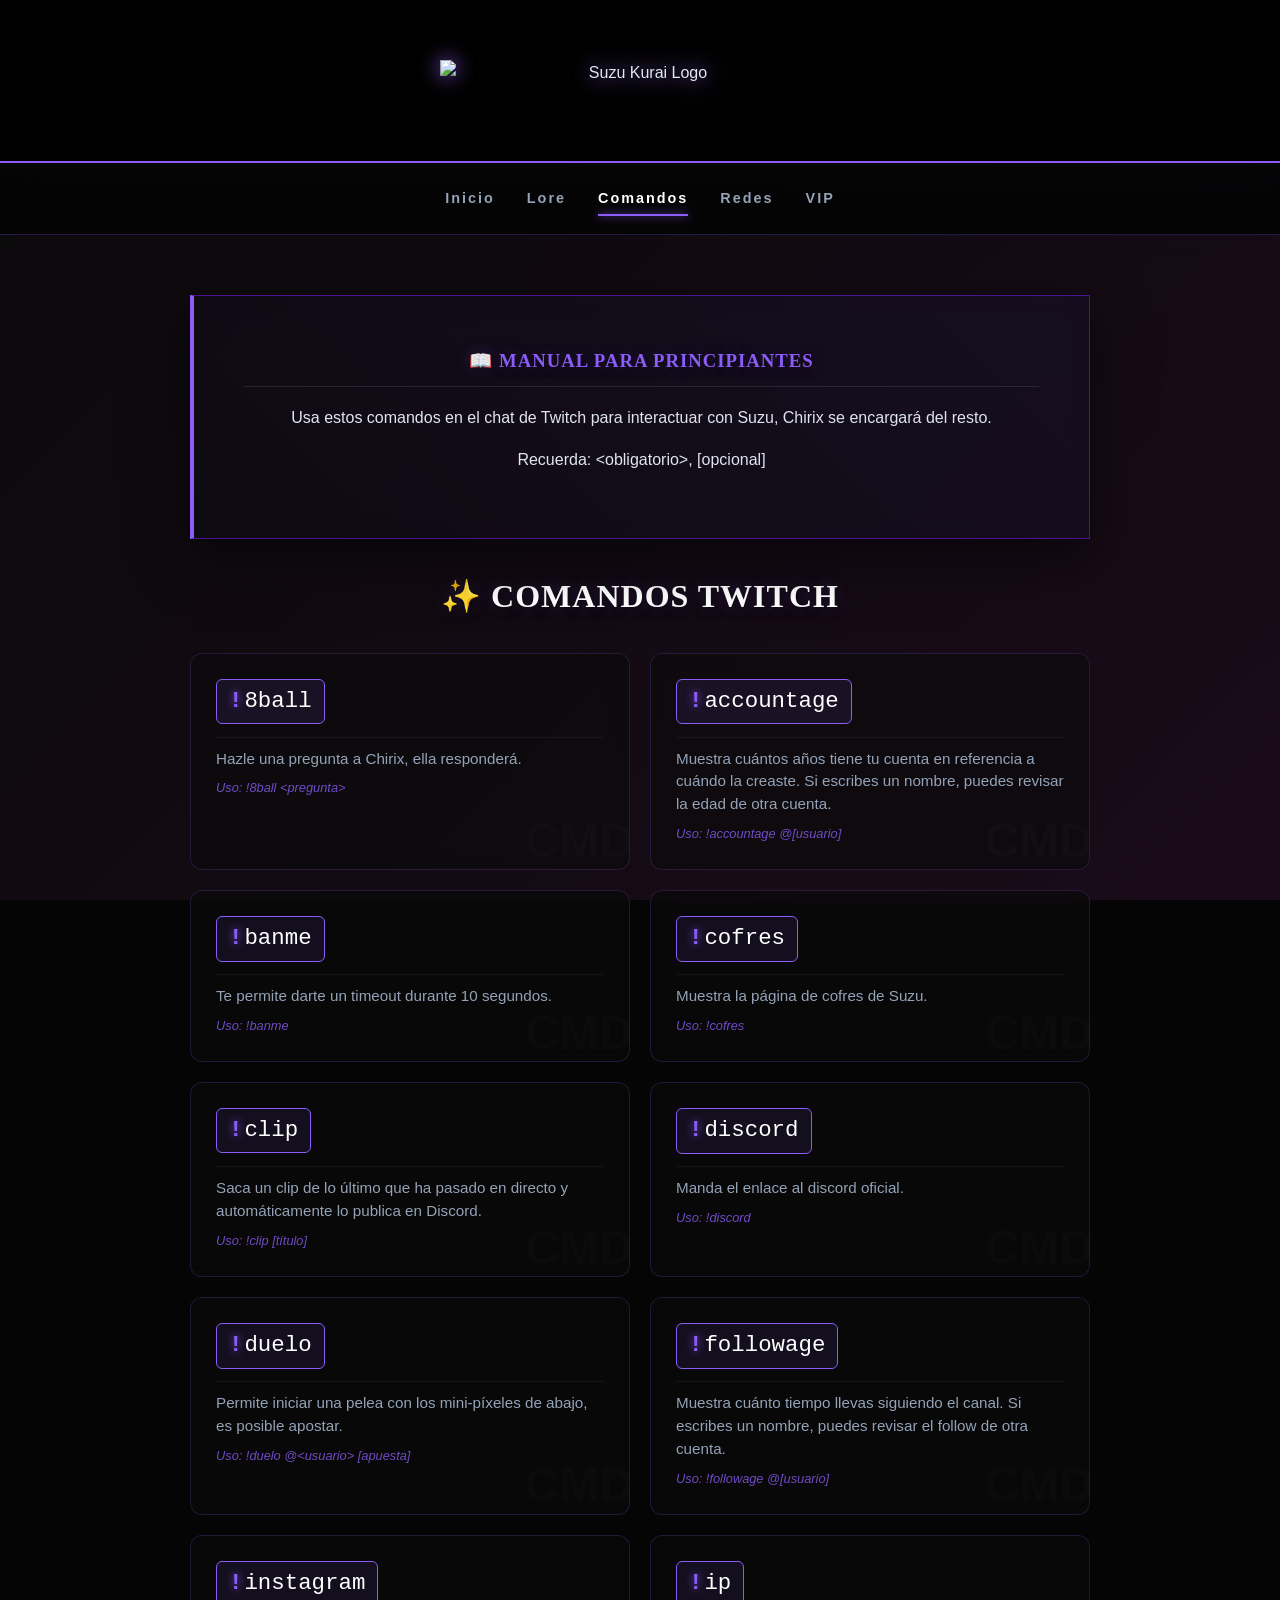
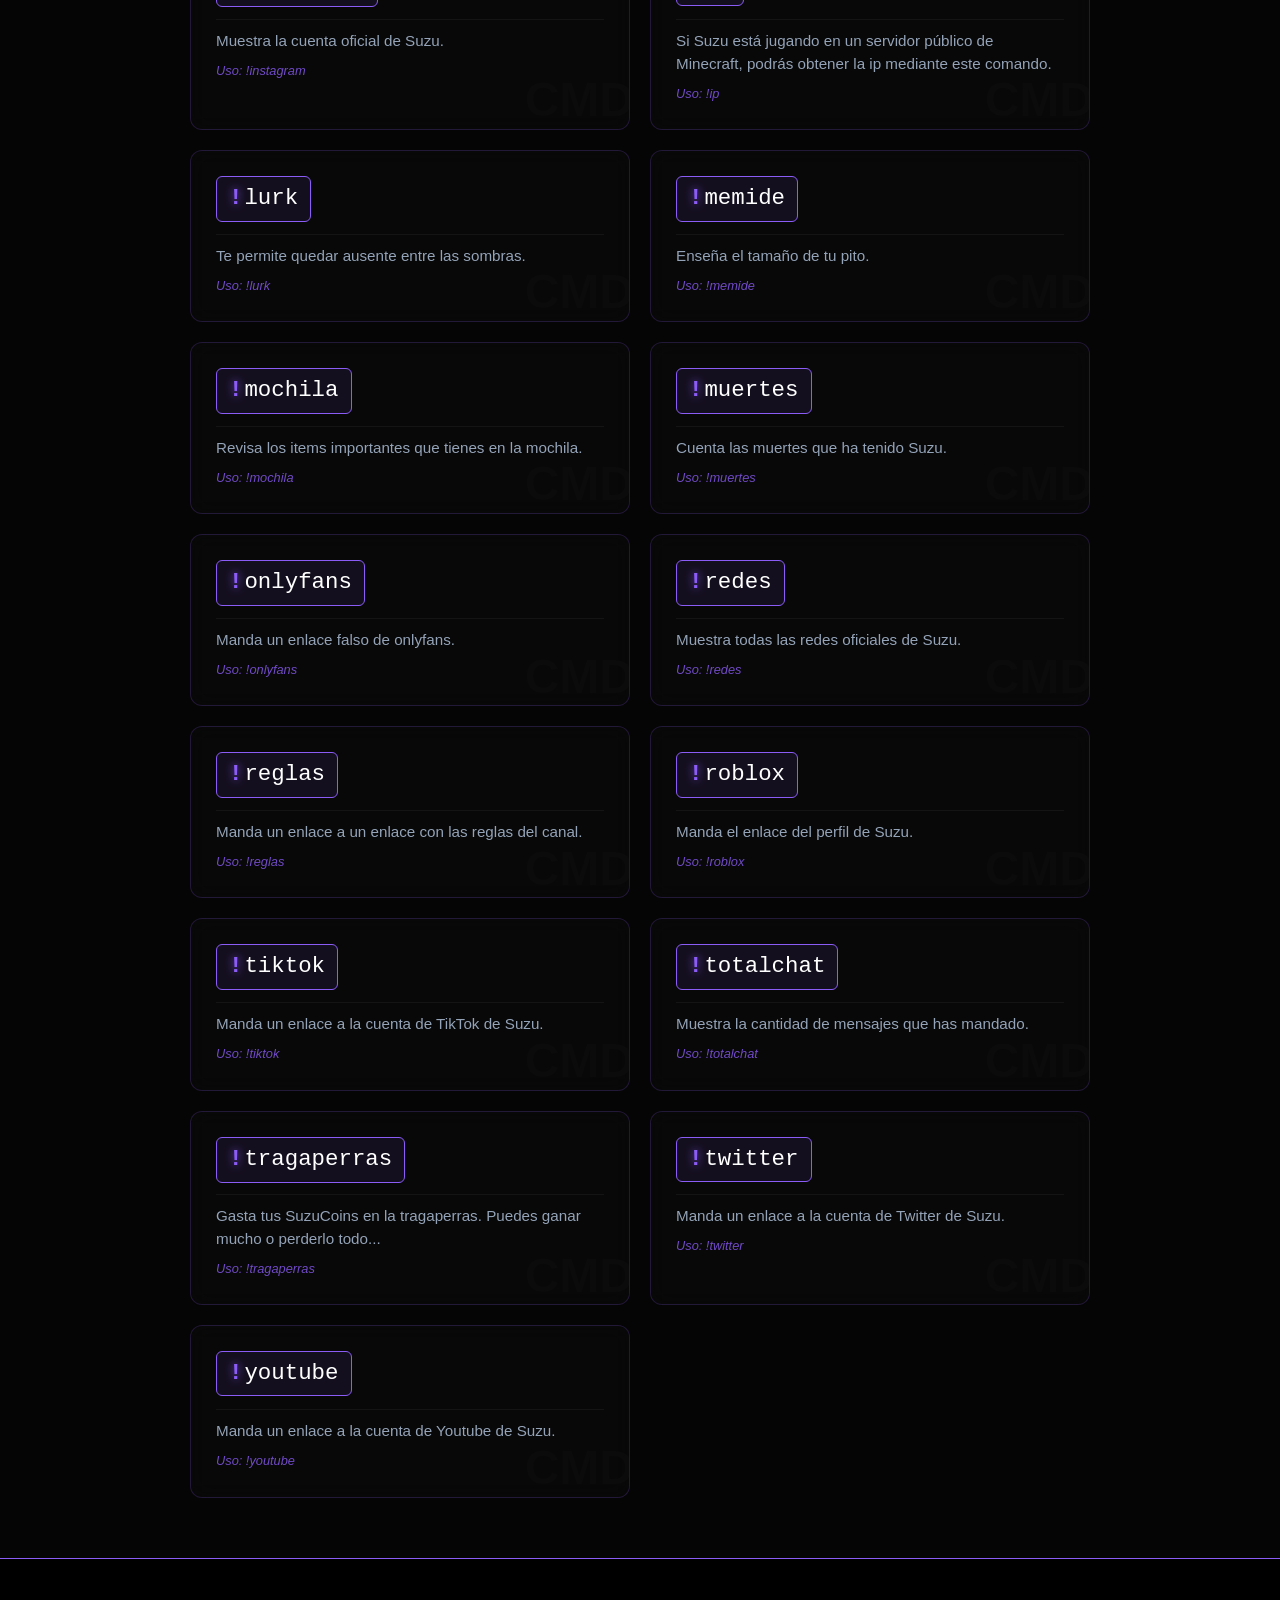
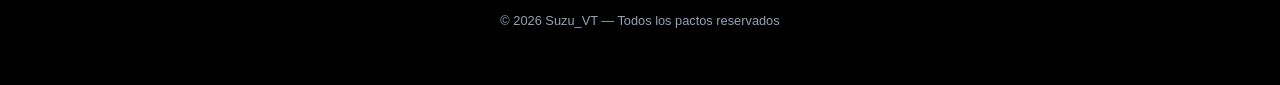
==== commit 46eb3db1: "estilo" ====
--- a/comandos/index.html
+++ b/comandos/index.html
@@ -10,13 +10,18 @@
 <body>
 
 <header>
-  <h1>Suzu_VT</h1>
-  <p style="letter-spacing: 5px; color: var(--text-muted);">DICCIONARIO DE HECHIZOS</p>
+  <div id="header-particles"></div>
+  <div class="header-content">
+    <img src="../rsc/Suzu Kurai Logo.png" alt="Suzu Kurai Logo" class="header-logo">
+  </div>
 </header>
 
-<nav>
-  <a href="../">VOLVER AL INICIO</a>
-  <a href="#basicos">Twitch</a>
+<nav class="topnav">
+  <a href="/" class="topnav-link">Inicio</a>
+  <a href="/lore" class="topnav-link">Lore</a>
+  <a href="/comandos" class="topnav-link active">Comandos</a>
+  <a href="/redes" class="topnav-link">Redes</a>
+  <a href="/vip" class="topnav-link">VIP</a>
 </nav>
 
 <main class="section">
@@ -168,6 +173,23 @@
         <span class="command-usage">Uso: !youtube</span>
     </div>
 </main>
+
+    <script>
+        function createParticles() {
+            const container = document.getElementById("header-particles");
+            for (let i = 0; i < 40; i++) {
+                const p = document.createElement("div");
+                p.classList.add("particle");
+                p.style.left = Math.random() * 100 + "%";
+                p.style.top = Math.random() * 100 + "%";
+                const size = Math.random() * 3 + 1 + "px";
+                p.style.width = size; p.style.height = size;
+                p.style.animationDuration = Math.random() * 10 + 5 + "s";
+                container.appendChild(p);
+            }
+        }
+        createParticles();
+    </script>
 
 <footer>
   <p>© 2026 Suzu_VT — Todos los pactos reservados</p>
--- a/style.css
+++ b/style.css
@@ -9,18 +9,19 @@
   --border-glow: rgba(139, 92, 246, 0.3);
 }
 
-body {
-  margin: 0;
-  padding: 0;
-  background: var(--bg-dark);
-  background-image: var(--bg-gradient);
-  background-attachment: fixed;
-  color: var(--text-main);
-  font-family: 'Segoe UI', Roboto, Helvetica, Arial, sans-serif;
-  line-height: 1.6;
-}
-
-/* Tipografía elegante para títulos */
+body {
+  margin: 0;
+  padding: 0;
+  background: var(--bg-dark);
+  background-image: var(--bg-gradient);
+  background-attachment: fixed;
+  color: var(--text-main);
+  font-family: 'Segoe UI', Roboto, Helvetica, Arial, sans-serif;
+  line-height: 1.6;
+  overflow-x: hidden;
+}
+
+/* TipografÃ­a elegante para tÃ­tulos */
 h1, h2, h3 {
   font-family: 'Georgia', serif;
   letter-spacing: 1px;
@@ -29,35 +30,91 @@
   text-shadow: 2px 2px 10px rgba(0, 0, 0, 0.8), 0 0 15px var(--border-glow);
 }
 
-/* Header & Navegación */
-/* --- AJUSTES DEL HEADER PARA LOGO Y PARTÍCULAS --- */
+.topnav {
+   position: sticky;
+   top: 0;
+   width: 100vw;
+   box-sizing: border-box;
+   display: flex;
+   align-items: center;
+   justify-content: center;
+   gap: 32px;
+   padding: 18px 0;
+   background: rgba(5, 5, 5, 0.92);
+   backdrop-filter: blur(14px);
+   border-bottom: 1px solid rgba(139, 92, 246, 0.25);
+   z-index: 9999;
+}
+
+.topnav-link {
+  color: var(--text-muted);
+  text-decoration: none;
+  font-weight: bold;
+  font-size: 0.9rem;
+  letter-spacing: 2px;
+  position: relative;
+  padding: 6px 0;
+  transition: color 0.3s ease;
+}
+
+.topnav-link::after {
+  content: '';
+  position: absolute;
+  left: 0;
+  bottom: 0;
+  height: 2px;
+  width: 0;
+  background: var(--accent-purple);
+  box-shadow: 0 0 8px var(--accent-purple);
+  transition: width 0.3s ease;
+}
+
+.topnav-link:hover {
+  color: #fff;
+}
+
+.topnav-link:hover::after {
+  width: 100%;
+}
+
+.topnav-link.active {
+  color: #fff;
+}
+
+.topnav-link.active::after {
+  width: 100%;
+}
+
+/* Header & NavegaciÃ³n */
+/* --- AJUSTES DEL HEADER PARA LOGO Y PARTÃCULAS --- */
 header {
-    position: relative; /* Necesario para las partículas absolutas */
-    padding: 60px 20px; /* Más espacio para el logo */
+    position: relative; /* Necesario para las partÃ­culas absolutas */
+    padding: 60px 20px; /* MÃ¡s espacio para el logo */
     text-align: center;
-    background: rgba(0, 0, 0, 0.9); /* Un poco más oscuro */
+    background: rgba(0, 0, 0, 0.9); /* Un poco mÃ¡s oscuro */
     border-bottom: 2px solid var(--accent-purple);
     box-shadow: 0 5px 30px rgba(139, 92, 246, 0.2);
-    overflow: hidden; /* Importante: las partículas no salen del header */
-}
-
-/* Contenedor de contenido para asegurar que el texto esté sobre las partículas */
+    overflow: hidden; /* Importante: las partÃ­culas no salen del header */
+}
+
+/* Contenedor de contenido para asegurar que el texto estÃ© sobre las partÃ­culas */
 .header-content {
     position: relative;
-    z-index: 2; /* Sobre las partículas */
+    z-index: 2; /* Sobre las partÃ­culas */
 }
 
 /* ESTILO DEL LOGO */
-.header-logo {
-    max-width: 400px; /* Ajusta el tamaño según tu logo */
-    height: auto;
-    margin-bottom: 15px;
-    filter: drop-shadow(0 0 10px var(--accent-purple)); /* Brillo morado al logo */
-    position: relative;
-    z-index: 2;
-}
-
-/* Reducimos el tamaño del H1 si hay logo */
+.header-logo {
+    max-width: 400px;
+    height: auto;
+    margin: 0 auto 15px;
+    filter: drop-shadow(0 0 10px var(--accent-purple));
+    position: relative;
+    z-index: 2;
+    display: block;
+}
+
+/* Reducimos el tamaÃ±o del H1 si hay logo */
 header h1 {
     font-size: 2.5rem;
     margin-top: 0;
@@ -66,14 +123,14 @@
     z-index: 2;
 }
 
-/* --- ESTILOS DE PARTÍCULAS (SOLO EN HEADER) --- */
+/* --- ESTILOS DE PARTÃCULAS (SOLO EN HEADER) --- */
 #header-particles {
     position: absolute;
     top: 0;
     left: 0;
     width: 100%;
     height: 100%;
-    z-index: 1; /* Detrás del texto y logo */
+    z-index: 1; /* DetrÃ¡s del texto y logo */
     pointer-events: none; /* No interfieren con clics */
 }
 
@@ -86,7 +143,7 @@
     opacity: 0; /* Empiezan invisibles */
 }
 
-/* Animación de flotación mística */
+/* AnimaciÃ³n de flotaciÃ³n mÃ­stica */
 @keyframes floatParticle {
     0% {
         transform: translateY(0) scale(1);
@@ -104,30 +161,99 @@
     }
 }
 
-nav {
+.content-layout {
+  display: flex;
+  gap: 40px;
+  max-width: 1200px;
+  margin: 0 auto;
+  padding: 0 20px;
+}
+
+.sidebar {
   position: sticky;
-  top: 0;
+  top: 100px;
+  height: fit-content;
+  width: 220px;
   background: rgba(5, 5, 5, 0.9);
   backdrop-filter: blur(10px);
-  padding: 15px;
-  text-align: center;
-  z-index: 1000;
-  border-bottom: 1px solid var(--accent-purple);
-}
-
-nav a {
+  border: 1px solid rgba(139, 92, 246, 0.2);
+  border-radius: 12px;
+  padding: 20px 0;
+  z-index: 500;
+  opacity: 0;
+  transform: translateX(-20px);
+  transition: opacity 0.6s ease, transform 0.6s ease;
+}
+
+.sidebar.visible {
+  opacity: 1;
+  transform: translateX(0);
+}
+
+.sidebar-link {
+  display: flex;
+  align-items: center;
+  gap: 12px;
+  padding: 14px 24px;
   color: var(--text-muted);
-  margin: 0 20px;
   text-decoration: none;
   font-weight: bold;
-  font-size: 0.9em;
-  transition: all 0.4s ease;
+  font-size: 0.85em;
   letter-spacing: 2px;
-}
-
-nav a:hover {
+  transition: all 0.3s ease;
+  position: relative;
+  border-left: 3px solid transparent;
+}
+
+.sidebar-link:hover {
   color: var(--accent-purple);
+  background: rgba(139, 92, 246, 0.05);
+  border-left-color: var(--accent-purple);
   text-shadow: 0 0 8px var(--accent-purple);
+}
+
+.sidebar-link.active {
+  color: var(--accent-purple);
+  background: rgba(139, 92, 246, 0.1);
+  border-left-color: var(--accent-purple);
+  text-shadow: 0 0 10px var(--accent-purple), 0 0 20px rgba(139, 92, 246, 0.4);
+}
+
+.sidebar-link.active .nav-icon {
+  filter: drop-shadow(0 0 8px var(--accent-purple));
+}
+
+.sidebar-link.active::after {
+  content: '';
+  position: absolute;
+  right: 15px;
+  width: 6px;
+  height: 6px;
+  background: var(--accent-purple);
+  border-radius: 50%;
+  box-shadow: 0 0 8px var(--accent-purple), 0 0 12px var(--accent-purple);
+  animation: pulseDot 1.5s infinite;
+}
+
+@keyframes pulseDot {
+  0%, 100% { transform: scale(1); opacity: 1; }
+  50% { transform: scale(1.5); opacity: 0.6; }
+}
+
+.nav-icon {
+  font-size: 1.2rem;
+  width: 24px;
+  text-align: center;
+  flex-shrink: 0;
+}
+
+.nav-text {
+  white-space: nowrap;
+}
+
+.content {
+  flex: 1;
+  min-width: 0;
 }
 
 /* Hero Section */
@@ -140,7 +266,7 @@
   text-align: center;
   padding: 20px;
 
-  /* CAMBIOS CLAVE AQUÍ: */
+  /* CAMBIOS CLAVE AQUÃ: */
   background-image: 
     linear-gradient(to bottom, rgba(0,0,0,0.3), var(--bg-dark)), 
     url('rsc/SuzuView.png'); 
@@ -156,7 +282,7 @@
   color: var(--accent-purple);
 }
 
-/* Tarjetas Estilo Gótico/Cristal */
+/* Tarjetas Estilo GÃ³tico/Cristal */
 .section {
   scroll-margin-top: 80px;
   padding: 60px 20px;
@@ -205,7 +331,7 @@
   color: var(--text-muted);
 }
 
-/* --- ESTILOS ESPECÍFICOS POR SECCIÓN --- */
+/* --- ESTILOS ESPECÃFICOS POR SECCIÃ“N --- */
 
 /* 1. LORE: Efecto de archivo bloqueado */
 .card-lore {
@@ -220,7 +346,7 @@
 }
 @keyframes scan { from { top: 0; } to { top: 100%; } }
 
-/* 2. STREAM: Estilo neón y botón */
+/* 2. STREAM: Estilo neÃ³n y botÃ³n */
 .card-stream { border-left-color: #9146FF; }
 .live-indicator {
     background: #9146FF; color: white; padding: 5px 10px;
@@ -237,7 +363,7 @@
 }
 .btn-action:hover { box-shadow: 0 0 20px var(--accent-purple); }
 
-/* --- AJUSTE DE LA CAJA DE GALERÍA --- */
+/* --- AJUSTE DE LA CAJA DE GALERÃA --- */
 
 .card-gallery {
     border-left: 4px solid var(--accent-purple);
@@ -252,7 +378,7 @@
     margin-top: 10px;
 }
 
-/* Ajuste de los ítems para que se vean uniformes */
+/* Ajuste de los Ã­tems para que se vean uniformes */
 .gallery-item {
     cursor: pointer;
     border-radius: 8px;
@@ -271,7 +397,7 @@
     width: 100%;
     height: 100%;
     object-fit: cover;
-    filter: brightness(0.8) contrast(1.1); /* Efecto gótico inicial */
+    filter: brightness(0.8) contrast(1.1); /* Efecto gÃ³tico inicial */
     transition: 0.4s ease;
 }
 
@@ -280,12 +406,74 @@
     transform: scale(1.1);
 }
 
-/* Responsivo: Si la pantalla es pequeña, pasamos a 2 o 1 columna */
+/* Responsivo: Si la pantalla es pequeÃ±a, pasamos a 2 o 1 columna */
 @media (max-width: 768px) {
     .gallery-grid { grid-template-columns: repeat(2, 1fr); }
+
+    .content-layout {
+      flex-direction: column;
+      gap: 20px;
+    }
+
+    .sidebar {
+      width: 100%;
+      position: relative;
+      top: 0;
+      display: flex;
+      flex-wrap: wrap;
+      justify-content: center;
+      gap: 8px;
+      padding: 10px;
+      border-radius: 12px;
+      opacity: 1;
+      transform: none;
+      animation: none;
+    }
+
+    .sidebar-link {
+      padding: 8px 12px;
+      font-size: 0.75em;
+      letter-spacing: 1px;
+      border-left: none;
+      border-radius: 8px;
+    }
+
+    .sidebar-link.active::after {
+      display: none;
+    }
+
+    .nav-icon {
+      display: none;
+    }
+
+    .topnav {
+      gap: 18px;
+      padding: 14px 16px;
+    }
+
+    .topnav-link {
+      font-size: 0.78rem;
+      letter-spacing: 1.5px;
+    }
 }
 @media (max-width: 480px) {
     .gallery-grid { grid-template-columns: 1fr; }
+
+    .sidebar-link {
+      font-size: 0.7em;
+      padding: 6px 10px;
+    }
+
+    .topnav {
+      flex-wrap: wrap;
+      gap: 14px;
+      padding: 12px 14px;
+    }
+
+    .topnav-link {
+      font-size: 0.75rem;
+      letter-spacing: 1px;
+    }
 }
 
 /* --- ESTILOS DEL MODAL (POP-UP) --- */
@@ -345,11 +533,11 @@
 }
 .social-btn:hover { background: var(--accent-purple); color: black; }
 
-/* 5. FAQ: Estilo acordeón */
+/* 5. FAQ: Estilo acordeÃ³n */
 details { background: rgba(255,255,255,0.05); padding: 10px; border-radius: 5px; margin-bottom: 10px; }
 summary { font-weight: bold; cursor: pointer; color: var(--accent-purple); }
 
-/* TITULO SECCIÓN */
+/* TITULO SECCIÃ“N */
 .section-title { text-align: center; margin-bottom: 30px; font-size: 2rem; }
 
 /* Estado por defecto (Gris/Apagado) */
@@ -359,7 +547,7 @@
 }
 .live-indicator.offline .dot {
     background: #666;
-    animation: none; /* Sin parpadeo si está apagado */
+    animation: none; /* Sin parpadeo si estÃ¡ apagado */
 }
 
 /* Estado Online (Morado/Rojo parpadeante) */
@@ -388,7 +576,7 @@
   background: rgba(139, 92, 246, 0.2); /* Morado suave transparente */
   color: var(--accent-purple);
   border: 2px solid var(--accent-purple);
-  border-radius: 50%; /* Esto lo hace círculo */
+  border-radius: 50%; /* Esto lo hace cÃ­rculo */
   cursor: pointer;
   transition: all 0.3s ease;
   backdrop-filter: blur(5px);
@@ -403,11 +591,11 @@
 #btn-back-to-top:hover {
   background: var(--accent-purple);
   color: white;
-  transform: translateY(-5px); /* Pequeño salto al pasar el mouse */
+  transform: translateY(-5px); /* PequeÃ±o salto al pasar el mouse */
   box-shadow: 0 0 20px var(--accent-purple);
 }
 
-/* Animación de aparición */
+/* AnimaciÃ³n de apariciÃ³n */
 @keyframes fadeIn {
   from { opacity: 0; transform: scale(0); }
   to { opacity: 1; transform: scale(1); }
@@ -458,11 +646,11 @@
 .prefix {
   color: var(--accent-purple);
   font-weight: 900;
-  margin-right: 2px; /* Un pelín de espacio para que no choque con la letra */
+  margin-right: 2px; /* Un pelÃ­n de espacio para que no choque con la letra */
   text-shadow: 0 0 8px var(--accent-purple);
 }
 
-/* Descripción del comando */
+/* DescripciÃ³n del comando */
 .command-desc {
   font-size: 0.95rem;
   color: var(--text-muted);
@@ -472,7 +660,7 @@
   padding-top: 10px;
 }
 
-/* Etiqueta de "Uso" o parámetros [usuario] */
+/* Etiqueta de "Uso" o parÃ¡metros [usuario] */
 .command-usage {
   font-style: italic;
   font-size: 0.8rem;
@@ -482,7 +670,7 @@
   display: block;
 }
 
-/* Decoración visual: El número de comando en el fondo */
+/* DecoraciÃ³n visual: El nÃºmero de comando en el fondo */
 .command-item::after {
   content: "CMD";
   position: absolute;
@@ -541,60 +729,55 @@
     to {transform: scale(1); opacity: 1;}
 }
 
-/* --- EFECTO GLITCH PARA TEXTO --- */
 .glitch-text {
-  position: relative;
-  display: inline-block;
-  color: var(--text-main);
-  font-weight: bold;
-  /* Animación principal de parpadeo */
-  animation: glitch-skew 1s infinite linear alternate-reverse;
-}
-
+    position: relative;
+    display: inline-block;
+    color: var(--accent-purple);
+    font-weight: bold;
+}
+
+/* Los reflejos que bailan */
 .glitch-text::before,
 .glitch-text::after {
-  content: "El lore todavía se encuentra oculto... Tendrás que esperar a que la maldición se anule.";
-  position: absolute;
-  top: 0;
-  left: 0;
-  width: 100%;
-  height: 100%;
-  opacity: 0.8;
-}
-
-/* Capa roja del glitch */
+    content: attr(data-text); /* <--- Esto toma el texto del HTML automÃ¡ticamente */
+    position: absolute;
+    top: 0;
+    left: 0;
+    width: 100%;
+    height: 100%;
+    opacity: 0.8;
+}
+
 .glitch-text::before {
-  left: 2px;
-  text-shadow: -2px 0 var(--accent-crimson);
-  clip: rect(44px, 450px, 56px, 0);
-  animation: glitch-anim 5s infinite linear alternate-reverse;
-}
-
-/* Capa morada del glitch */
+    left: 2px;
+    text-shadow: -2px 0 #ff00c1;
+    clip: rect(44px, 450px, 56px, 0);
+    animation: glitch-anim 5s infinite linear alternate-reverse;
+}
+
 .glitch-text::after {
-  left: -2px;
-  text-shadow: -2px 0 var(--accent-purple);
-  clip: rect(44px, 450px, 56px, 0);
-  animation: glitch-anim2 5s infinite linear alternate-reverse;
-}
-
-/* Keyframes para el movimiento aleatorio */
+    left: -2px;
+    text-shadow: -2px 0 #00fff9;
+    clip: rect(44px, 450px, 56px, 0);
+    animation: glitch-anim2 5s infinite linear alternate-reverse;
+}
+
 @keyframes glitch-anim {
-  0% { clip: rect(31px, 9999px, 94px, 0); }
-  20% { clip: rect(62px, 9999px, 42px, 0); }
-  40% { clip: rect(16px, 9999px, 78px, 0); }
-  60% { clip: rect(87px, 9999px, 12px, 0); }
-  80% { clip: rect(53px, 9999px, 61px, 0); }
-  100% { clip: rect(24px, 9999px, 98px, 0); }
+    0% { clip: rect(31px, 9999px, 94px, 0); }
+    20% { clip: rect(62px, 9999px, 42px, 0); }
+    40% { clip: rect(16px, 9999px, 78px, 0); }
+    60% { clip: rect(80px, 9999px, 13px, 0); }
+    80% { clip: rect(55px, 9999px, 49px, 0); }
+    100% { clip: rect(90px, 9999px, 90px, 0); }
 }
 
 @keyframes glitch-anim2 {
-  0% { clip: rect(67px, 9999px, 34px, 0); }
-  20% { clip: rect(12px, 9999px, 84px, 0); }
-  40% { clip: rect(93px, 9999px, 21px, 0); }
-  60% { clip: rect(45px, 9999px, 59px, 0); }
-  80% { clip: rect(18px, 9999px, 72px, 0); }
-  100% { clip: rect(81px, 9999px, 6px, 0); }
+    0% { clip: rect(65px, 9999px, 100px, 0); }
+    20% { clip: rect(10px, 9999px, 30px, 0); }
+    40% { clip: rect(45px, 9999px, 60px, 0); }
+    60% { clip: rect(25px, 9999px, 80px, 0); }
+    80% { clip: rect(75px, 9999px, 5px, 0); }
+    100% { clip: rect(5px, 9999px, 55px, 0); }
 }
 
 @keyframes glitch-skew {
@@ -603,12 +786,13 @@
   100% { transform: skew(0deg); }
 }
 
-/* --- SECCIÓN REDES ESTÉTICA --- */
-.social-grid {
+/* --- SECCIÃ“N REDES ESTÃ‰TICA --- */
+.social-grid { 
     display: grid;
     grid-template-columns: repeat(auto-fit, minmax(250px, 1fr));
     gap: 15px;
     margin-top: 20px;
+    justify-content: center;
 }
 
 .social-card {
@@ -647,7 +831,7 @@
     font-size: 0.85rem;
 }
 
-/* Efectos al pasar el ratón */
+/* Efectos al pasar el ratÃ³n */
 .social-card:hover {
     background: rgba(139, 92, 246, 0.1);
     border-color: var(--accent-purple);
@@ -660,27 +844,60 @@
     filter: drop-shadow(0 0 8px var(--accent-purple));
 }
 
-/* Colores temáticos opcionales para los bordes al hacer hover */
-.tw:hover { border-color: #ffffff; }
+/* Colores temÃ¡ticos opcionales para los bordes al hacer hover */
+.x:hover { border-color: #ffffff; }
 .tk:hover { border-color: #ff0050; }
 .dc:hover { border-color: #5865F2; }
+.tw:hover { border-color: #6441a5; }
+.yt:hover { border-color: #FF0000; }
+.kf:hover { border-color: #ff4141; }
 
 /* --- MODO LINKTREE / CARRD --- */
-.linktree-mode {
-    display: flex;
-    justify-content: center;
-    align-items: flex-start;
-    min-height: 100vh;
-    padding: 40px 20px;
-}
-
-.linktree-container {
-    width: 100%;
-    max-width: 450px; /* Ancho típico de Carrd */
-    text-align: center;
-    z-index: 2;
-}
-
+.linktree-mode {
+    min-height: 100vh;
+    padding: 0 0 40px;
+    position: relative;
+}
+
+.linktree-mode #header-particles {
+    position: absolute;
+    top: 0;
+    left: 0;
+    width: 100%;
+    height: 100%;
+    z-index: 0;
+    pointer-events: none;
+}
+
+.linktree-container {
+    width: 100%;
+    max-width: 450px;
+    text-align: center;
+    z-index: 2;
+    margin: 0 auto;
+}
+
+.linktree-mode header {
+    width: 100vw;
+    box-sizing: border-box;
+    padding: 60px 20px;
+    text-align: center;
+    background: rgba(0, 0, 0, 0.9);
+    border-bottom: 2px solid var(--accent-purple);
+    box-shadow: 0 5px 30px rgba(139, 92, 246, 0.2);
+    overflow: hidden;
+}
+
+.linktree-mode .header-content {
+    text-align: center;
+}
+
+.linktree-mode .hero-content h2 {
+    font-size: 3.5rem;
+    margin-bottom: 10px;
+    color: var(--accent-purple);
+}
+
 .linktree-header {
     background: none;
     border: none;
@@ -741,4 +958,299 @@
 .link-item.highlight:hover {
     background: #a78bfa;
     color: #000;
-}+}
+
+/* --- ESTILOS DE REGLAS --- */
+.card-rules {
+    max-width: 800px;
+    margin: 40px auto;
+    padding: 40px;
+    position: relative;
+    border-top: 4px solid var(--accent-purple); /* Un detalle de color arriba */
+}
+
+.rules-header {
+    text-align: center;
+    margin-bottom: 40px;
+}
+
+.rules-header h2 {
+    font-size: 2.5rem;
+    letter-spacing: 4px;
+    margin: 10px 0;
+    color: #fff;
+}
+
+.rules-list {
+    display: flex;
+    flex-direction: column;
+    gap: 25px;
+    text-align: left;
+}
+
+.rule-item {
+    display: flex;
+    align-items: flex-start;
+    gap: 20px;
+    padding: 20px;
+    background: rgba(255, 255, 255, 0.02);
+    border-radius: 10px;
+    transition: transform 0.3s ease, background 0.3s ease;
+    border: 1px solid transparent;
+}
+
+.rule-item:hover {
+    background: rgba(139, 92, 246, 0.05);
+    border-color: rgba(139, 92, 246, 0.2);
+    transform: translateX(10px);
+}
+
+.rule-number {
+    font-family: 'Courier New', monospace;
+    font-size: 1.5rem;
+    font-weight: bold;
+    color: var(--accent-purple);
+    text-shadow: 0 0 10px var(--accent-purple);
+    padding-top: 5px;
+}
+
+.rule-content h3 {
+    margin: 0 0 5px 0;
+    font-size: 1.1rem;
+    color: #fff;
+    letter-spacing: 1px;
+}
+
+.rule-content p {
+    margin: 0;
+    color: var(--text-muted);
+    font-size: 0.95rem;
+    line-height: 1.5;
+}
+
+.rules-footer {
+    margin-top: 40px;
+    text-align: center;
+}
+
+/* Responsivo para mÃ³viles */
+@media (max-width: 600px) {
+    .rule-item {
+        flex-direction: column;
+        gap: 10px;
+    }
+    .rule-item:hover {
+        transform: translateY(-5px);
+    }
+    .rules-header h2 {
+        font-size: 1.8rem;
+    }
+}
+
+.card-lore {
+    background: linear-gradient(145deg, #1a0b2e, #0d0616); /* Un fondo mÃ¡s oscuro y mÃ­stico */
+    border: 1px solid #4a148c;
+    box-shadow: 0 0 20px rgba(138, 43, 226, 0.2);
+    position: relative;
+    overflow: hidden;
+}
+
+.story-text {
+    font-family: 'Crimson Text', serif; /* Una fuente mÃ¡s de "libro" si puedes importarla */
+    font-size: 1.1em;
+    line-height: 1.6;
+    color: #e1bee7;
+    text-shadow: 0 0 5px rgba(0,0,0,0.5);
+    margin-bottom: 15px;
+    text-align: justify;
+}
+
+.magic-circle {
+    font-size: 2rem;
+    text-align: center;
+    margin-bottom: 10px;
+    filter: drop-shadow(0 0 10px #8a2be2);
+    animation: float 3s ease-in-out infinite;
+}
+
+.lore-signature {
+    margin-top: 30px;
+    text-align: right;
+    font-family: 'Dancing Script', cursive; /* Estilo de firma */
+    color: #9575cd;
+}
+
+.lore-seal {
+    width: 40px;
+    opacity: 0.6;
+    filter: sepia(1) hue-rotate(250deg);
+}
+
+@keyframes float {
+    0%, 100% { transform: translateY(0); }
+    50% { transform: translateY(-10px); }
+}
+
+/* Estilos especÃ­ficos para centrar el contenido del error */
+.error-wrapper {
+    height: 100vh;
+    display: flex;
+    flex-direction: column;
+    align-items: center;
+    justify-content: center;
+    text-align: center;
+    padding: 20px;
+    position: relative;
+    z-index: 2;
+}
+
+.error-code {
+    font-size: clamp(5rem, 15vw, 10rem); /* TamaÃ±o fluido */
+    line-height: 1;
+    margin: 0;
+    color: var(--accent-purple);
+}
+
+.error-description {
+    max-width: 600px;
+    margin: 20px auto;
+    color: var(--text-muted);
+    font-style: italic;
+}
+
+/* Reutilizamos el efecto glitch que ya tienes para el nÃºmero */
+.glitch-404 {
+    font-weight: 900;
+    position: relative;
+}
+
+.section {
+    max-width: 900px;
+    margin: auto;
+    padding: 60px 20px;
+}
+
+.card-lore {
+    background: rgba(15, 10, 20, 0.7);
+    padding: 50px;
+    border-left: 4px solid var(--accent-purple);
+    backdrop-filter: blur(10px);
+    position: relative;
+    box-shadow: 0 20px 50px rgba(0,0,0,0.5);
+}
+
+.category-label {
+    font-size: 0.8rem;
+    color: var(--accent-purple);
+    letter-spacing: 4px;
+    display: block;
+    margin-bottom: 10px;
+}
+
+.story-block {
+    margin-top: 30px;
+    border-top: 1px solid rgba(139, 92, 246, 0.1);
+    padding-top: 30px;
+}
+
+.story-text {
+    font-family: 'Crimson Text', serif;
+    font-size: 1.15rem;
+    color: #e1bee7;
+    text-align: justify;
+    margin-bottom: 20px;
+}
+
+/* --- GRID DE ATRIBUTOS --- */
+.specs-grid {
+    display: grid;
+    grid-template-columns: repeat(auto-fit, minmax(200px, 1fr));
+    gap: 20px;
+    margin: 40px 0;
+}
+
+.spec-item {
+    background: rgba(255,255,255,0.03);
+    padding: 20px;
+    border: 1px solid rgba(139, 92, 246, 0.1);
+    border-radius: 8px;
+}
+
+.spec-title {
+    display: block;
+    font-size: 0.7rem;
+    color: var(--accent-purple);
+    text-transform: uppercase;
+    margin-bottom: 5px;
+}
+
+.spec-value {
+    font-size: 1.1rem;
+    font-weight: bold;
+    color: #fff;
+}
+
+/* --- DECORACIONES --- */
+.quote-box {
+    border-left: 2px solid var(--accent-crimson);
+    padding-left: 20px;
+    margin: 40px 0;
+    font-style: italic;
+    color: var(--text-muted);
+}
+
+.signature {
+    text-align: right;
+    font-family: 'Georgia', serif;
+    margin-top: 40px;
+    color: var(--accent-purple);
+}
+
+.lore-character-img {
+    max-width: 100%;    /* Evita que se salga de la tarjeta */
+    height: auto;       /* Mantiene la proporciÃ³n */
+    max-height: 450px;  /* Ajusta este valor segÃºn prefieras ver de grande a Suzu */
+    filter: drop-shadow(0 0 15px var(--accent-purple)); /* Efecto de brillo mÃ­stico */
+    border-radius: 10px;
+}
+
+.btn-lore {
+    display: inline-block;
+    padding: 12px 30px;
+    background: rgba(139, 92, 246, 0.1); /* PÃºrpura muy suave */
+    color: var(--accent-purple);
+    text-decoration: none;
+    font-weight: bold;
+    text-transform: uppercase;
+    letter-spacing: 2px;
+    border: 1px solid var(--accent-purple);
+    border-radius: 50px;
+    transition: all 0.4s ease;
+    position: relative;
+    overflow: hidden;
+    box-shadow: 0 0 10px rgba(139, 92, 246, 0.2);
+}
+
+.btn-lore:hover {
+    background: var(--accent-purple);
+    color: white;
+    box-shadow: 0 0 25px var(--accent-purple);
+    transform: translateY(-3px);
+}
+
+.btn-lore:active {
+    transform: translateY(-1px);
+}
+
+/* Tarjeta de contacto */
+.card-contact { text-align: center; }
+
+/* Header de lore para todas las secciones */
+.lore-header { text-align: center; margin-bottom: 20px; }
+
+/* Efecto reveal mágico */
+.magic-reveal { animation: magicReveal 1s ease-out forwards; opacity: 0; transform: translateY(20px); }
+@keyframes magicReveal { to { opacity: 1; transform: translateY(0); } }
+/* Hero para página de redes sin imagen de fondo */
+
+/* Hero para linktree-mode (sin imagen de fondo) */
